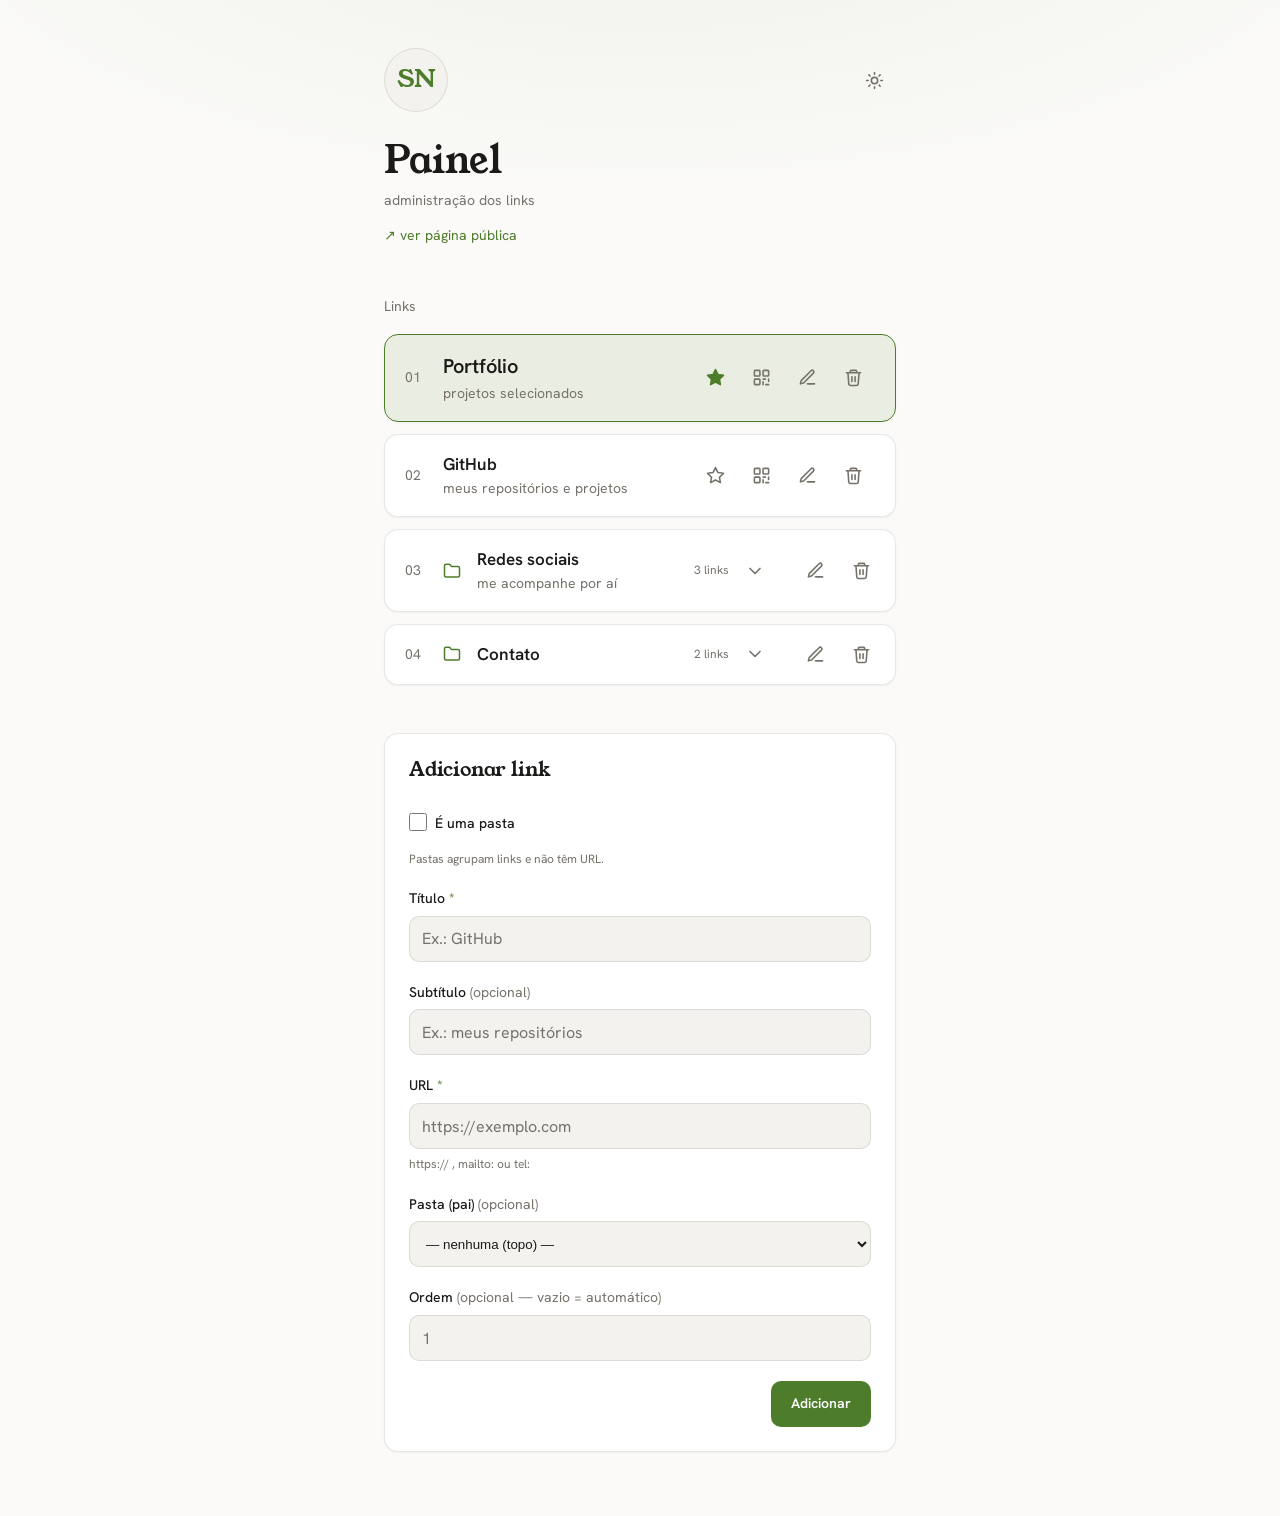
==== admin/index.html @ 82dcc22d "Refinos: transicao de tema global, bio em destaque, contagem nas pastas, Young Serif no display Co-A" ====
<!DOCTYPE html>
<html lang="pt-BR">
<head>
  <meta charset="UTF-8" />
  <meta name="viewport" content="width=device-width, initial-scale=1" />
  <title>Admin — Meus links</title>
  <meta name="robots" content="noindex" />
  <meta name="color-scheme" content="dark light" />

  <!-- tema inicial: localStorage > preferência do sistema (evita flash) -->
  <script>
    (function () {
      try {
        var t = localStorage.getItem("theme");
        if (!t) t = matchMedia("(prefers-color-scheme: dark)").matches ? "dark" : "light";
        document.documentElement.setAttribute("data-theme", t);
      } catch (e) {}
    })();
  </script>

  <!-- fontes: Young Serif (serif display) + Hanken Grotesk (sans corpo) -->
  <link rel="preconnect" href="https://fonts.googleapis.com" />
  <link rel="preconnect" href="https://fonts.gstatic.com" crossorigin />
  <link href="https://fonts.googleapis.com/css2?family=Young+Serif&family=Hanken+Grotesk:wght@400;500;600&display=swap" rel="stylesheet" />

  <!-- estilos: tokens -> base -> layout -> components -->
  <link rel="stylesheet" href="../css/tokens.css" />
  <link rel="stylesheet" href="../css/base.css" />
  <link rel="stylesheet" href="../css/layout.css" />
  <link rel="stylesheet" href="../css/components.css" />
</head>
<body>
  <div class="bg" aria-hidden="true"></div>

  <a class="skip-link" href="#main">Pular para o conteúdo</a>

  <main class="container" id="main">
    <!-- perfil -->
    <header class="profile">
      <div class="profile__top">
        <div class="avatar" aria-hidden="true">SN</div>
        <button class="icon-btn theme-toggle" id="theme-toggle" type="button" aria-label="Alternar tema claro/escuro">
          <svg class="ic-sun" xmlns="http://www.w3.org/2000/svg" viewBox="0 0 24 24" fill="none" stroke="currentColor" stroke-width="2" stroke-linecap="round" stroke-linejoin="round"><circle cx="12" cy="12" r="4"/><path d="M12 2v2M12 20v2M4.9 4.9l1.4 1.4M17.7 17.7l1.4 1.4M2 12h2M20 12h2M4.9 19.1l1.4-1.4M17.7 6.3l1.4-1.4"/></svg>
          <svg class="ic-moon" xmlns="http://www.w3.org/2000/svg" viewBox="0 0 24 24" fill="none" stroke="currentColor" stroke-width="2" stroke-linecap="round" stroke-linejoin="round"><path d="M12 3a6 6 0 0 0 9 9 9 9 0 1 1-9-9Z"/></svg>
        </button>
      </div>

      <h1 class="profile__name">Painel</h1>
      <p class="profile__handle">administração dos links</p>
      <p class="profile__bio"><a class="text-link" href="../index.html">↗ ver página pública</a></p>
    </header>

    <!-- lista de links -->
    <section aria-label="Meus links">
      <p class="section-title">Links</p>
      <ul class="cards" id="cards"></ul>
      <p class="empty" id="empty" hidden>Nenhum link ainda. Adicione o primeiro abaixo.</p>
    </section>

    <!-- formulário adicionar / editar -->
    <section class="form-panel" aria-labelledby="form-title">
      <h2 class="form-panel__title" id="form-title">Adicionar link</h2>
      <form id="card-form" novalidate>
        <div class="field">
          <label class="check">
            <input type="checkbox" id="f-kind" name="kind" />
            <span>É uma pasta</span>
          </label>
          <span class="helper">Pastas agrupam links e não têm URL.</span>
        </div>

        <div class="field">
          <label for="f-title">Título <span class="req" aria-hidden="true">*</span></label>
          <input class="input" id="f-title" name="title" type="text" autocomplete="off"
                 required aria-describedby="e-title" placeholder="Ex.: GitHub" />
          <span class="error" id="e-title" role="alert" aria-live="polite"></span>
        </div>

        <div class="field">
          <label for="f-subtitle">Subtítulo <span class="opt">(opcional)</span></label>
          <input class="input" id="f-subtitle" name="subtitle" type="text" autocomplete="off"
                 placeholder="Ex.: meus repositórios" />
        </div>

        <div class="field" id="field-url">
          <label for="f-url">URL <span class="req" aria-hidden="true">*</span></label>
          <input class="input" id="f-url" name="url" type="url" inputmode="url" autocomplete="off"
                 required aria-describedby="e-url url-help" placeholder="https://exemplo.com" />
          <span class="helper" id="url-help">https:// , mailto: ou tel:</span>
          <span class="error" id="e-url" role="alert" aria-live="polite"></span>
        </div>

        <div class="field" id="field-parent">
          <label for="f-parent">Pasta (pai) <span class="opt">(opcional)</span></label>
          <select class="input" id="f-parent" name="parent">
            <option value="">— nenhuma (topo) —</option>
          </select>
        </div>

        <div class="field">
          <label for="f-order">Ordem <span class="opt">(opcional — vazio = automático)</span></label>
          <input class="input" id="f-order" name="order" type="number" inputmode="numeric"
                 min="1" step="1" aria-describedby="e-order" placeholder="1" />
          <span class="error" id="e-order" role="alert" aria-live="polite"></span>
        </div>

        <div class="form-actions">
          <button class="btn btn--ghost" id="cancel-btn" type="button" hidden>Cancelar</button>
          <button class="btn btn--primary" id="submit-btn" type="submit">Adicionar</button>
        </div>
      </form>
    </section>
  </main>

  <!-- modal QR -->
  <dialog class="qr-modal" id="qr-modal" aria-labelledby="qr-title">
    <div class="qr-modal__head">
      <h2 class="qr-modal__title" id="qr-title">QR code</h2>
      <button class="icon-btn" id="qr-close" type="button" aria-label="Fechar">
        <svg xmlns="http://www.w3.org/2000/svg" viewBox="0 0 24 24" fill="none" stroke="currentColor" stroke-width="2" stroke-linecap="round" stroke-linejoin="round"><path d="M18 6 6 18M6 6l12 12"/></svg>
      </button>
    </div>
    <div class="qr-plate"><div id="qr-canvas"></div></div>
    <p class="qr-modal__url" id="qr-url"></p>
    <div class="qr-modal__actions">
      <button class="btn btn--ghost" id="qr-close-2" type="button">Fechar</button>
      <button class="btn btn--primary" id="qr-download" type="button">Baixar PNG</button>
    </div>
  </dialog>

  <!-- scripts: vendor -> mock -> store -> qr -> ui -> app -->
  <script src="../vendor/qrcode.min.js"></script>
  <script src="../js/mock.js"></script>
  <script src="../js/store.js"></script>
  <script src="../js/qr.js"></script>
  <script src="../js/ui.js"></script>
  <script src="../js/app.js"></script>
</body>
</html>
---- css/tokens.css ----
/* ===========================================================================
   tokens.css — minimal calmo / editorial (fonte: docs/design.md)
   Paleta quente e arejada, 1 accent sóbrio (teal), sombras leves.
   Tema claro = padrão (:root). Tema escuro sereno = [data-theme="dark"].
   =========================================================================== */

:root {
  /* base clara (papel quente) */
  --bg: #FBFAF8;
  --surface: #FFFFFF;       /* card */
  --surface-2: #F4F2EE;     /* inputs / superfície sutil */
  --border: rgba(24, 22, 18, .10);
  --border-strong: rgba(24, 22, 18, .18);

  --text: #1B1A18;
  --text-muted: #76726B;

  --accent: #4D7C2A;        /* verde musgo (AA ~4.7:1 sobre claro) */
  --accent-weak: rgba(77, 124, 42, .10);
  --accent-ink: #FFFFFF;
  --focus: rgba(77, 124, 42, .9);
  --wash: rgba(77, 124, 42, .07);   /* cor espalhada (wash radial do fundo) */

  --danger: #B42318;
  --success: #0E7C5A;

  /* QR — placa sempre clara */
  --qr-plate: #FFFFFF;
  --qr-ink: #16181D;

  /* forma / elevação (suave) */
  --radius: 14px;
  --radius-sm: 10px;
  --shadow-1: 0 1px 2px rgba(20, 18, 15, .05);
  --shadow-2: 0 8px 24px rgba(20, 18, 15, .07);

  /* espaçamento (base 4/8) */
  --sp-1: 4px;  --sp-2: 8px;  --sp-3: 12px; --sp-4: 16px;
  --sp-5: 20px; --sp-6: 24px; --sp-8: 32px; --sp-12: 48px; --sp-16: 64px;

  /* tipografia (px) */
  --fs-xs: 12px; --fs-sm: 14px; --fs-base: 16px; --fs-md: 17px;
  --fs-lg: 20px; --fs-xl: 24px; --fs-2xl: 32px; --fs-3xl: 44px;

  /* z-index */
  --z-bg: 0; --z-card-link: 1; --z-card-actions: 2; --z-header: 10; --z-modal: 100;
}

/* tema escuro — charcoal sereno (sem brilho, contraste suave) */
[data-theme="dark"] {
  --bg: #16181D;
  --surface: #1D2026;
  --surface-2: #23262D;
  --border: rgba(255, 255, 255, .09);
  --border-strong: rgba(255, 255, 255, .18);

  --text: #E9E8E5;
  --text-muted: #9B9892;

  --accent: #8FBF52;        /* verde musgo mais claro p/ ler no charcoal */
  --accent-weak: rgba(143, 191, 82, .16);
  --accent-ink: #0C1A05;
  --focus: rgba(143, 191, 82, .9);
  --wash: rgba(143, 191, 82, .08);

  --danger: #F87171;
  --success: #34D399;

  --shadow-1: 0 1px 2px rgba(0, 0, 0, .30);
  --shadow-2: 0 10px 28px rgba(0, 0, 0, .40);
}
---- css/base.css ----
/* ===========================================================================
   base.css — reset + tipografia (Fraunces serif display + Hanken Grotesk sans)
   =========================================================================== */

*, *::before, *::after { box-sizing: border-box; }
* { margin: 0; }

html { -webkit-text-size-adjust: 100%; }

body {
  min-height: 100dvh;
  font-family: "Hanken Grotesk", system-ui, -apple-system, sans-serif;
  font-size: var(--fs-base);
  line-height: 1.55;
  color: var(--text);
  background: var(--bg);
  -webkit-font-smoothing: antialiased;
  text-rendering: optimizeLegibility;
}

h1, h2, h3 {
  font-family: "Young Serif", Georgia, serif;
  font-weight: 400; /* Young Serif só tem 400 — evita bold sintético */
  line-height: 1.1;
  letter-spacing: -0.01em;
}

/* o atributo [hidden] deve sempre vencer regras de display (.field/.btn usam flex) */
[hidden] { display: none !important; }

a { color: inherit; text-decoration: none; }
button { font: inherit; color: inherit; background: none; border: none; cursor: pointer; }
input { font: inherit; color: inherit; }
img { display: block; max-width: 100%; }
ul { list-style: none; padding: 0; }

.tabular { font-variant-numeric: tabular-nums; }

/* foco visível — discreto mas claro, nunca removido */
:where(a, button, input, [tabindex]):focus-visible {
  outline: 2px solid var(--focus);
  outline-offset: 2px;
  border-radius: var(--radius-sm);
}

/* pular para o conteúdo */
.skip-link {
  position: absolute;
  left: 8px;
  top: -56px;
  z-index: var(--z-modal);
  padding: 8px 14px;
  background: var(--accent);
  color: var(--accent-ink);
  border-radius: var(--radius-sm);
  font-size: var(--fs-sm);
  font-weight: 600;
  transition: top 150ms ease-out;
}
.skip-link:focus { top: 8px; }

.visually-hidden {
  position: absolute; width: 1px; height: 1px;
  padding: 0; margin: -1px; overflow: hidden;
  clip: rect(0 0 0 0); white-space: nowrap; border: 0;
}

/* entrada suave (usada por header e cards, com stagger) */
@keyframes riseIn {
  from { opacity: 0; transform: translateY(10px); }
  to   { opacity: 1; transform: none; }
}

/* troca de tema: fade suave em TODA a página, só durante a troca.
   A classe .theme-anim é posta no <html> no clique e removida após o fade
   (app.js) — assim não anima no load nem deixa os hovers lentos. */
@media (prefers-reduced-motion: no-preference) {
  .theme-anim,
  .theme-anim *,
  .theme-anim *::before,
  .theme-anim *::after {
    transition:
      background-color 350ms ease,
      border-color 350ms ease,
      color 350ms ease,
      fill 350ms ease,
      stroke 350ms ease,
      box-shadow 350ms ease !important;
  }
}

@media (prefers-reduced-motion: reduce) {
  *, *::before, *::after {
    animation-duration: .001ms !important;
    animation-iteration-count: 1 !important;
    transition-duration: .001ms !important;
    scroll-behavior: auto !important;
  }
}
---- css/layout.css ----
/* ===========================================================================
   layout.css — fundo liso, container arejado, header calmo
   =========================================================================== */

.bg {
  position: fixed;
  inset: 0;
  z-index: var(--z-bg);
  pointer-events: none;
  /* cor espalhada: wash radial bem sutil do accent, vindo do topo */
  background:
    radial-gradient(115% 70% at 50% -15%, var(--wash), transparent 55%),
    var(--bg);
  transition: background-color 350ms ease;
}

.container {
  position: relative;
  z-index: 1;
  width: 100%;
  max-width: 560px;
  margin: 0 auto;
  padding: var(--sp-12) var(--sp-5) var(--sp-16);
  min-height: 100dvh;
}
@media (min-width: 768px) {
  .container {
    padding-inline: var(--sp-6);
  }
}

/* header / perfil — calmo, alinhado à esquerda */
.profile {
  display: flex;
  flex-direction: column;
  align-items: flex-start;
  gap: var(--sp-2);
  padding-bottom: var(--sp-12);
  animation: riseIn 550ms cubic-bezier(0.22, 0.61, 0.36, 1) both;
}
.profile__top {
  display: flex;
  align-items: center;
  justify-content: space-between;
  width: 100%;
  margin-bottom: var(--sp-5);
}

.avatar {
  display: grid;
  place-items: center;
  width: 64px;
  height: 64px;
  border-radius: 50%;
  overflow: hidden;
  background: var(--surface-2);
  border: 1px solid var(--border);
  color: var(--accent);
  font-family: "Young Serif", serif;
  font-size: var(--fs-xl);
  font-weight: 400;
  transition:
    background-color 350ms ease,
    color 350ms ease,
    transform 250ms ease;
}
.avatar:hover {
  transform: rotate(-4deg);
}

/* avatar com foto: sem borda + anel accent fino com respiro (parcimônia: 1 accent) */
.avatar--photo {
  border: none;
  box-shadow:
    0 0 0 2px var(--bg),
    0 0 0 4px var(--accent);
}
.avatar img {
  width: 100%;
  height: 100%;
  object-fit: cover;
}

/* Young Serif tem x-height alto e "pesa" mais: tamanho reduzido vs. a serif antiga */
.profile__name {
  font-size: clamp(26px, 7vw, 38px);
}
.profile__handle {
  font-size: var(--fs-sm);
  color: var(--text-muted);
}
/* bio = a voz da página: tom de texto cheio (contraste + ênfase), não muted */
.profile__bio {
  font-size: var(--fs-base);
  color: var(--text);
  max-width: 46ch;
  margin-top: var(--sp-1);
}

/* sinal de presença — pontinho accent + rótulo textual (estado não só por cor) */
.profile__status {
  display: inline-flex;
  align-items: center;
  gap: 7px;
  margin-top: var(--sp-3);
  font-size: var(--fs-sm);
  color: var(--text-muted);
}
.profile__dot {
  flex: none;
  width: 8px;
  height: 8px;
  border-radius: 50%;
  background: var(--accent);
  animation: dotPulse 2.4s ease-out infinite;
}
@keyframes dotPulse {
  0% {
    box-shadow: 0 0 0 0 var(--accent-weak);
  }
  70% {
    box-shadow: 0 0 0 7px transparent;
  }
  100% {
    box-shadow: 0 0 0 0 transparent;
  }
}

/* rótulo de seção — discreto */
.section-title {
  font-size: var(--fs-sm);
  color: var(--text-muted);
  margin-bottom: var(--sp-4);
}

.form-panel {
  margin-top: var(--sp-12);
}
---- css/components.css ----
/* ===========================================================================
   components.css — cards suaves, formulário, botões, modal de QR, theme toggle
   Direção: minimal calmo (sem ruído).
   =========================================================================== */

/* ---------- ícone-botão ---------- */
.icon-btn {
  display: inline-flex;
  align-items: center;
  justify-content: center;
  width: 44px;
  height: 44px;
  border-radius: var(--radius-sm);
  color: var(--text-muted);
  transition:
    background 160ms ease,
    color 160ms ease;
}
.icon-btn:hover {
  background: var(--surface-2);
  color: var(--text);
}
.icon-btn svg {
  width: 19px;
  height: 19px;
}

/* graça no toggle de tema: o ícone gira de leve no hover */
.theme-toggle svg {
  transition: transform 400ms cubic-bezier(0.22, 0.61, 0.36, 1);
}
.theme-toggle:hover svg {
  transform: rotate(35deg);
}

/* theme toggle (mostra ícone conforme o tema) */
.theme-toggle .ic-moon {
  display: none;
}
[data-theme="dark"] .theme-toggle .ic-sun {
  display: none;
}
[data-theme="dark"] .theme-toggle .ic-moon {
  display: inline-flex;
}

/* ---------- lista de cards (suaves) ---------- */
.cards {
  display: flex;
  flex-direction: column;
  gap: var(--sp-3);
}

.card {
  position: relative;
  display: flex;
  align-items: center;
  gap: var(--sp-4);
  padding: var(--sp-4) var(--sp-5);
  background: var(--surface);
  border: 1px solid var(--border);
  border-radius: var(--radius);
  box-shadow: var(--shadow-1);
  transition:
    transform 200ms ease,
    box-shadow 200ms ease,
    border-color 200ms ease,
    background-color 350ms ease;
  animation: riseIn 500ms cubic-bezier(0.22, 0.61, 0.36, 1) both;
}
.card:hover,
.card:focus-within {
  transform: translateY(-2px);
  border-color: var(--border-strong);
  box-shadow: var(--shadow-2);
}

.card__order {
  flex: none;
  width: 1.6em;
  font-size: var(--fs-sm);
  color: var(--text-muted);
  font-variant-numeric: tabular-nums;
  transition: color 200ms ease;
}
.card:hover .card__order,
.card:focus-within .card__order {
  color: var(--accent);
}

.card__body {
  flex: 1;
  min-width: 0;
}
.card__link {
  display: block;
}
/* stretched link: card inteiro vira alvo de toque */
.card__link::after {
  content: "";
  position: absolute;
  inset: 0;
  z-index: var(--z-card-link);
}
.card__title {
  display: inline-block;
  font-weight: 600;
  font-size: var(--fs-md);
  /* sublinhado teal que cresce no hover */
  background-image: linear-gradient(var(--accent), var(--accent));
  background-repeat: no-repeat;
  background-position: 0 100%;
  background-size: 0% 1.5px;
  transition: background-size 280ms ease;
}
.card:hover .card__title,
.card:focus-within .card__title {
  background-size: 100% 1.5px;
}
.card__subtitle {
  display: block;
  margin-top: 1px;
  font-size: var(--fs-sm);
  color: var(--text-muted);
  overflow: hidden;
  text-overflow: ellipsis;
  white-space: nowrap;
}

/* seta (afordância principal, discreta) */
.card__arrow {
  flex: none;
  display: flex;
  color: var(--text-muted);
  transition:
    transform 200ms ease,
    color 200ms ease;
}
.card__arrow svg {
  width: 18px;
  height: 18px;
}
.card:hover .card__arrow,
.card:focus-within .card__arrow {
  color: var(--accent);
  transform: translateX(3px);
}

/* ações (acima do stretched link) — discretas */
.card__actions {
  position: relative;
  z-index: var(--z-card-actions);
  display: flex;
  gap: 2px;
  flex: none;
}
.card__actions .icon-btn:hover {
  color: var(--accent);
  background: var(--accent-weak);
}
.card__actions .icon-btn--danger:hover {
  color: var(--danger);
  background: transparent;
}

/* ---------- card em destaque ("comece por aqui") ---------- */
/* 1 accent com parcimônia: leve wash + borda accent + selo textual (não só cor) */
.card--featured {
  background: var(--accent-weak);
  border-color: var(--accent);
}
.card--featured:hover,
.card--featured:focus-within {
  border-color: var(--accent);
}
.card--featured .card__title {
  font-size: var(--fs-lg);
}
/* selo: estrela + rótulo, acima do título (estado por texto, não só cor) */
.card__badge {
  display: inline-flex;
  align-items: center;
  gap: 5px;
  margin-bottom: 2px;
  font-size: var(--fs-xs);
  font-weight: 600;
  letter-spacing: 0.01em;
  color: var(--accent);
}
.card__badge svg {
  width: 13px;
  height: 13px;
}
/* estrela de favorito (admin): ativa = accent + preenchida */
.card__actions .icon-btn--star.is-active {
  color: var(--accent);
}
.card__actions .icon-btn--star.is-active svg {
  fill: currentColor;
}

/* ---------- pasta (accordion) ---------- */
.folder {
  background: var(--surface);
  border: 1px solid var(--border);
  border-radius: var(--radius);
  box-shadow: var(--shadow-1);
  transition:
    border-color 200ms ease,
    box-shadow 200ms ease,
    background-color 350ms ease;
  animation: riseIn 500ms cubic-bezier(0.22, 0.61, 0.36, 1) both;
}
.folder.is-open {
  border-color: var(--border-strong);
  box-shadow: var(--shadow-2);
}

.folder__row {
  display: flex;
  align-items: center;
  gap: var(--sp-2);
}

/* cabeçalho é um <button> real (disclosure); ocupa a maior parte da linha */
.folder__head {
  flex: 1;
  min-width: 0;
  display: flex;
  align-items: center;
  gap: var(--sp-4);
  min-height: 56px;
  padding: var(--sp-4) var(--sp-5);
  text-align: left;
  color: var(--text);
  border-radius: var(--radius);
}
.folder__icon {
  display: flex;
  flex: none;
  color: var(--accent);
}
.folder__icon svg {
  width: 18px;
  height: 18px;
}
.folder__body {
  flex: 1;
  min-width: 0;
}
.folder__title {
  display: block;
  font-weight: 600;
  font-size: var(--fs-md);
}
.folder__subtitle {
  display: block;
  margin-top: 1px;
  font-size: var(--fs-sm);
  color: var(--text-muted);
  overflow: hidden;
  text-overflow: ellipsis;
  white-space: nowrap;
}
/* contagem de links na pasta — pista discreta do conteúdo (recognition) */
.folder__count {
  flex: none;
  font-size: var(--fs-xs);
  color: var(--text-muted);
  font-variant-numeric: tabular-nums;
}
.folder__chevron {
  flex: none;
  display: flex;
  color: var(--text-muted);
  transition:
    transform 220ms ease,
    color 220ms ease;
}
.folder__chevron svg {
  width: 20px;
  height: 20px;
}
.folder.is-open .folder__chevron {
  transform: rotate(180deg);
  color: var(--accent);
}
.folder__head:hover .folder__chevron {
  color: var(--accent);
}

.folder__actions {
  display: flex;
  gap: 2px;
  flex: none;
  padding-right: var(--sp-3);
}
.folder__actions .icon-btn:hover {
  color: var(--accent);
  background: var(--accent-weak);
}
.folder__actions .icon-btn--danger:hover {
  color: var(--danger);
  background: transparent;
}

/* painel: expande suave sem saber a altura (grid 0fr -> 1fr) */
.folder__panel {
  display: grid;
  grid-template-rows: 0fr;
  transition: grid-template-rows 240ms ease;
}
.folder.is-open .folder__panel {
  grid-template-rows: 1fr;
}
.folder__panel-inner {
  overflow: hidden;
}

/* filhos: leve recuo + gap menor; cards mais discretos (hierarquia) */
.folder__children {
  display: flex;
  flex-direction: column;
  gap: var(--sp-2);
  padding: 0 var(--sp-4) var(--sp-4) var(--sp-6);
}
.folder__children .card {
  box-shadow: none;
  background: var(--surface-2);
}
.folder__children .card:hover,
.folder__children .card:focus-within {
  box-shadow: var(--shadow-1);
}
.folder__empty {
  padding: var(--sp-2) 0 var(--sp-4);
  font-size: var(--fs-sm);
  color: var(--text-muted);
}

/* link de texto discreto (ex.: voltar à página pública no admin) */
.text-link {
  color: var(--accent);
  font-size: var(--fs-sm);
  border-bottom: 1px solid transparent;
  transition: border-color 160ms ease;
}
.text-link:hover {
  border-color: var(--accent);
}

/* ---------- estado vazio ---------- */
.empty {
  text-align: center;
  color: var(--text-muted);
  font-size: var(--fs-sm);
  padding: var(--sp-8) var(--sp-4);
  border: 1px dashed var(--border);
  border-radius: var(--radius);
}

/* ---------- formulário ---------- */
.form-panel {
  padding: var(--sp-6);
  background: var(--surface);
  border: 1px solid var(--border);
  border-radius: var(--radius);
  box-shadow: var(--shadow-1);
  transition:
    background-color 350ms ease,
    border-color 350ms ease;
}
.form-panel__title {
  font-size: var(--fs-lg);
  margin-bottom: var(--sp-5);
}

.field {
  display: flex;
  flex-direction: column;
  gap: 6px;
  margin-bottom: var(--sp-5);
}
.field > label {
  font-size: var(--fs-sm);
  font-weight: 500;
}

/* checkbox "É uma pasta" */
.check {
  display: inline-flex;
  align-items: center;
  gap: var(--sp-2);
  min-height: 44px;
  cursor: pointer;
  font-size: var(--fs-sm);
  font-weight: 500;
  line-height: 1;
}
.check input {
  width: 18px;
  height: 18px;
  margin: 0;
  accent-color: var(--accent);
  cursor: pointer;
}
.check span {
  padding-top: 2px;
}
.field .req {
  color: var(--accent);
}
.field .opt {
  color: var(--text-muted);
  font-weight: 400;
}

.input {
  height: 46px;
  padding: 0 var(--sp-3);
  background: var(--surface-2);
  border: 1px solid var(--border);
  border-radius: var(--radius-sm);
  color: var(--text);
  transition:
    border-color 160ms ease,
    box-shadow 160ms ease,
    background-color 350ms ease;
}
.input::placeholder {
  color: var(--text-muted);
}
.input:focus {
  outline: none;
  border-color: var(--accent);
  box-shadow: 0 0 0 3px var(--accent-weak);
}
.input[aria-invalid="true"] {
  border-color: var(--danger);
}

.helper {
  font-size: var(--fs-xs);
  color: var(--text-muted);
}

.error {
  display: none;
  align-items: center;
  gap: 6px;
  font-size: var(--fs-xs);
  color: var(--danger);
}
.error.is-visible {
  display: flex;
}
.error svg {
  width: 14px;
  height: 14px;
  flex: none;
}

.form-actions {
  display: flex;
  justify-content: flex-end;
  gap: var(--sp-3);
  margin-top: var(--sp-2);
}

/* ---------- botões ---------- */
.btn {
  display: inline-flex;
  align-items: center;
  justify-content: center;
  gap: 8px;
  min-height: 46px;
  padding: 0 var(--sp-5);
  border-radius: var(--radius-sm);
  font-weight: 600;
  font-size: var(--fs-sm);
  transition:
    background 160ms ease,
    border-color 160ms ease,
    opacity 160ms ease,
    transform 160ms ease;
}
.btn:hover:not(:disabled) {
  transform: translateY(-1px);
}
.btn:active:not(:disabled) {
  transform: translateY(0);
}
.btn:disabled {
  opacity: 0.55;
  cursor: not-allowed;
}

.btn--primary {
  background: var(--accent);
  color: var(--accent-ink);
}
.btn--primary:hover:not(:disabled) {
  filter: brightness(0.95);
}
.btn--primary.is-success {
  background: var(--success);
}

.btn--ghost {
  background: transparent;
  border: 1px solid var(--border-strong);
  color: var(--text);
}
.btn--ghost:hover {
  background: var(--surface-2);
}

/* ---------- modal QR ---------- */
.qr-modal {
  margin: auto;
  width: min(92vw, 360px);
  padding: var(--sp-6);
  background: var(--surface);
  color: var(--text);
  border: 1px solid var(--border);
  border-radius: var(--radius);
  box-shadow: var(--shadow-2);
}
.qr-modal::backdrop {
  background: rgba(16, 18, 22, 0.45);
}
.qr-modal[open] {
  animation: modalIn 180ms ease-out;
}
@keyframes modalIn {
  from {
    opacity: 0;
    transform: translateY(8px);
  }
  to {
    opacity: 1;
    transform: none;
  }
}

.qr-modal__head {
  display: flex;
  align-items: center;
  justify-content: space-between;
  gap: var(--sp-2);
}
.qr-modal__title {
  font-size: var(--fs-lg);
}

.qr-plate {
  background: var(--qr-plate);
  border: 1px solid var(--border);
  border-radius: var(--radius-sm);
  padding: var(--sp-4);
  margin: var(--sp-4) 0;
  display: grid;
  place-items: center;
}
.qr-plate canvas,
.qr-plate img {
  display: block;
}

.qr-modal__url {
  font-size: var(--fs-xs);
  color: var(--text-muted);
  text-align: center;
  word-break: break-all;
}
.qr-modal__actions {
  display: flex;
  gap: var(--sp-3);
  margin-top: var(--sp-4);
}
.qr-modal__actions .btn {
  flex: 1;
}
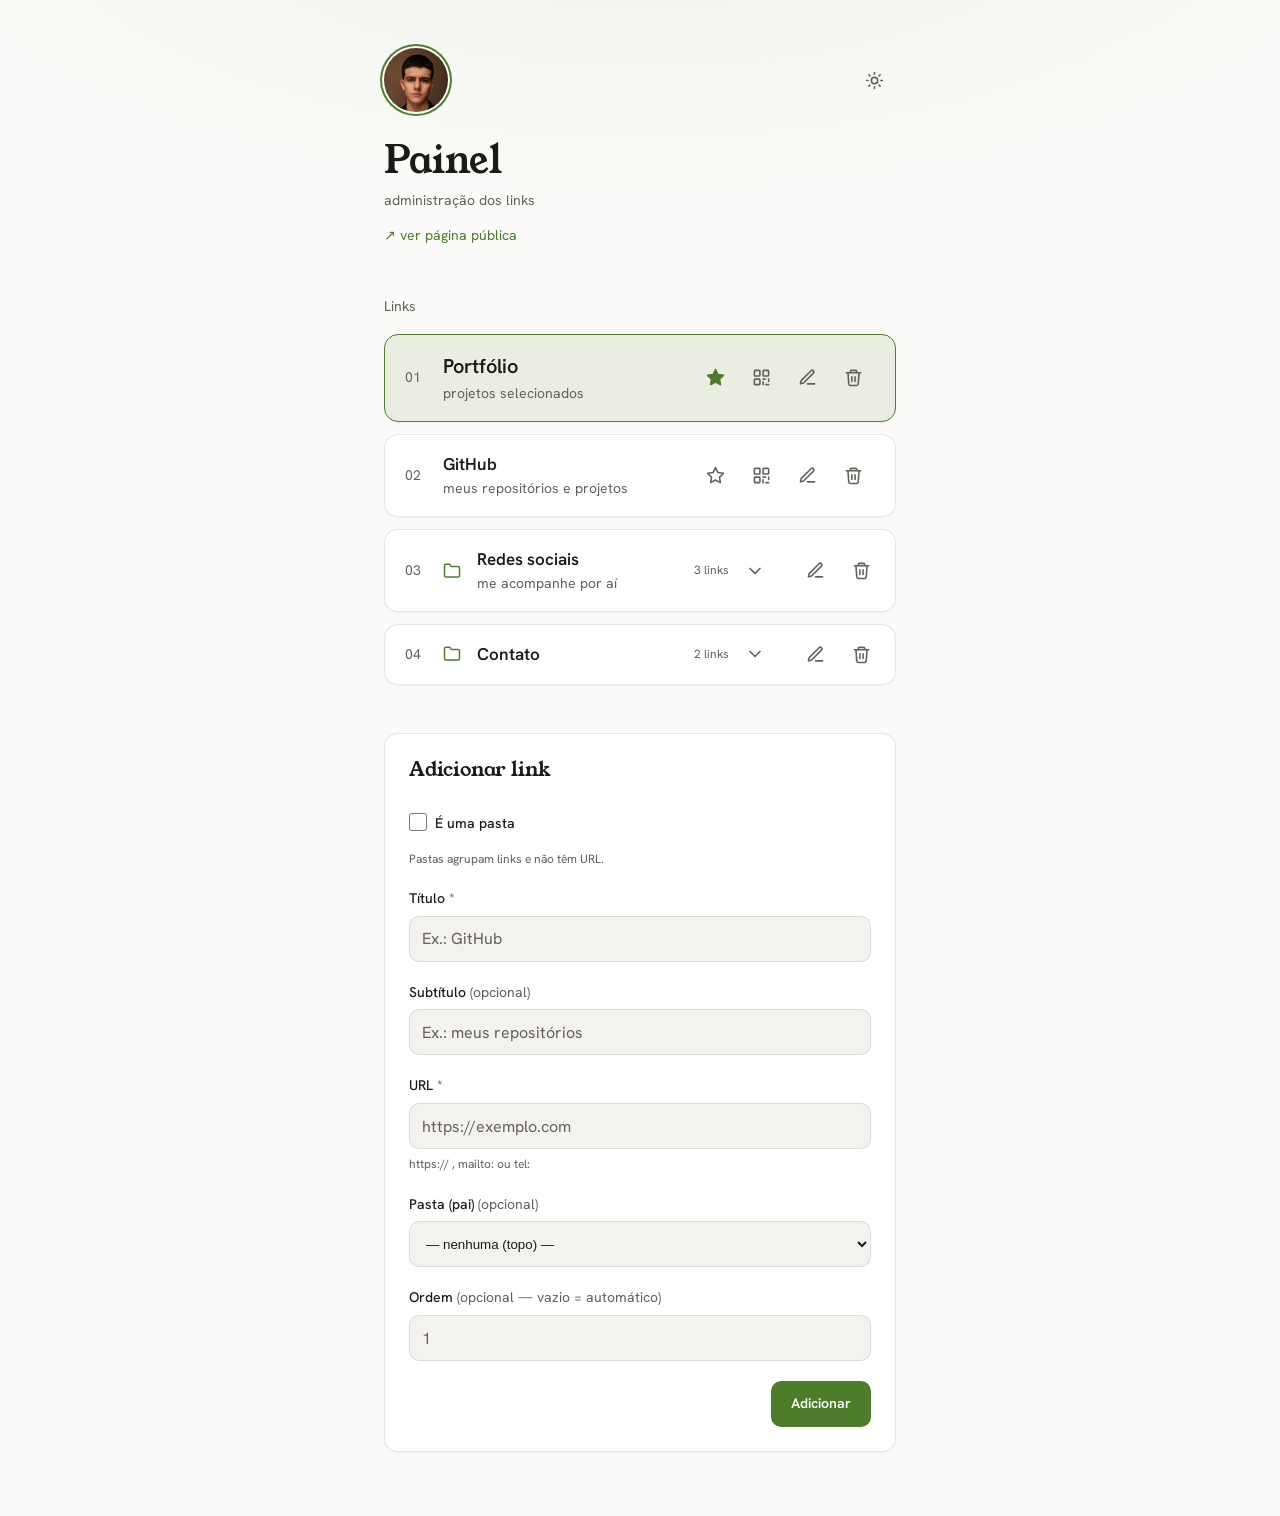
==== commit 97fa535c: "Alinha header do admin com o publico (foto + anel accent) Co-Authored-By: Claude Opus 4.8 <noreply@a" ====
--- a/admin/index.html
+++ b/admin/index.html
@@ -38,7 +38,9 @@
     <!-- perfil -->
     <header class="profile">
       <div class="profile__top">
-        <div class="avatar" aria-hidden="true">SN</div>
+        <div class="avatar avatar--photo">
+          <img src="../assets/foto.jpg" alt="Foto de Nikolas Leme Santos" width="64" height="64" decoding="async" />
+        </div>
         <button class="icon-btn theme-toggle" id="theme-toggle" type="button" aria-label="Alternar tema claro/escuro">
           <svg class="ic-sun" xmlns="http://www.w3.org/2000/svg" viewBox="0 0 24 24" fill="none" stroke="currentColor" stroke-width="2" stroke-linecap="round" stroke-linejoin="round"><circle cx="12" cy="12" r="4"/><path d="M12 2v2M12 20v2M4.9 4.9l1.4 1.4M17.7 17.7l1.4 1.4M2 12h2M20 12h2M4.9 19.1l1.4-1.4M17.7 6.3l1.4-1.4"/></svg>
           <svg class="ic-moon" xmlns="http://www.w3.org/2000/svg" viewBox="0 0 24 24" fill="none" stroke="currentColor" stroke-width="2" stroke-linecap="round" stroke-linejoin="round"><path d="M12 3a6 6 0 0 0 9 9 9 9 0 1 1-9-9Z"/></svg>
--- a/css/tokens.css
+++ b/css/tokens.css
@@ -13,7 +13,7 @@
   --border-strong: rgba(24, 22, 18, .18);
 
   --text: #1B1A18;
-  --text-muted: #76726B;
+  --text-muted: #63605A;    /* secundário com folga de AA (~5.6–6.3:1), ainda nitidamente muted */
 
   --accent: #4D7C2A;        /* verde musgo (AA ~4.7:1 sobre claro) */
   --accent-weak: rgba(77, 124, 42, .10);
@@ -38,9 +38,9 @@
   --sp-1: 4px;  --sp-2: 8px;  --sp-3: 12px; --sp-4: 16px;
   --sp-5: 20px; --sp-6: 24px; --sp-8: 32px; --sp-12: 48px; --sp-16: 64px;
 
-  /* tipografia (px) */
-  --fs-xs: 12px; --fs-sm: 14px; --fs-base: 16px; --fs-md: 17px;
-  --fs-lg: 20px; --fs-xl: 24px; --fs-2xl: 32px; --fs-3xl: 44px;
+  /* tipografia (rem — respeita a preferência de fonte do usuário; base 16px = 1rem) */
+  --fs-xs: 0.75rem; --fs-sm: 0.875rem; --fs-base: 1rem; --fs-md: 1.0625rem;
+  --fs-lg: 1.25rem; --fs-xl: 1.5rem; --fs-2xl: 2rem; --fs-3xl: 2.75rem;
 
   /* z-index */
   --z-bg: 0; --z-card-link: 1; --z-card-actions: 2; --z-header: 10; --z-modal: 100;
--- a/css/layout.css
+++ b/css/layout.css
@@ -83,7 +83,7 @@
 
 /* Young Serif tem x-height alto e "pesa" mais: tamanho reduzido vs. a serif antiga */
 .profile__name {
-  font-size: clamp(26px, 7vw, 38px);
+  font-size: clamp(1.625rem, 7vw, 2.375rem);
 }
 .profile__handle {
   font-size: var(--fs-sm);
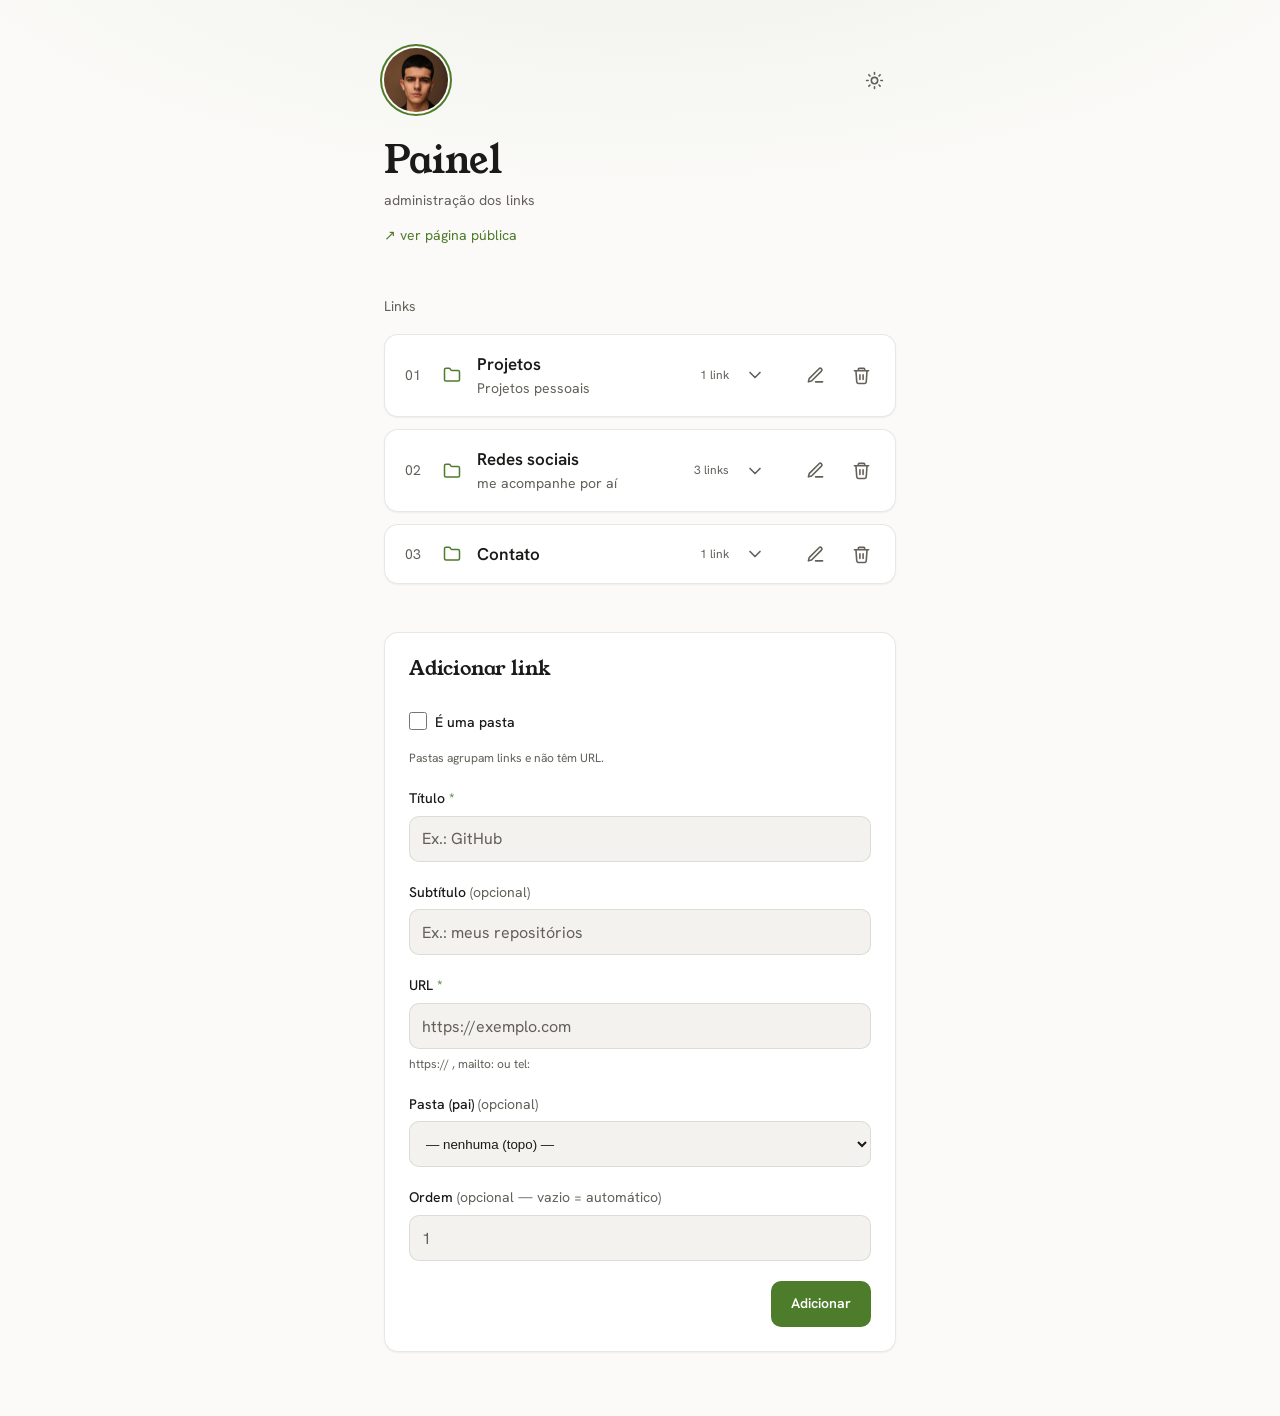
==== commit 2deb8c31: "Revisão geral: corrige QR trocado, vendoriza Three.js e separa o admin - mock: id duplicado "li" (Sp" ====
--- a/admin/index.html
+++ b/admin/index.html
@@ -6,6 +6,7 @@
   <title>Admin — Meus links</title>
   <meta name="robots" content="noindex" />
   <meta name="color-scheme" content="dark light" />
+  <link rel="icon" type="image/svg+xml" href="../assets/favicon.svg" />
 
   <!-- tema inicial: localStorage > preferência do sistema (evita flash) -->
   <script>
@@ -130,12 +131,14 @@
     </div>
   </dialog>
 
-  <!-- scripts: vendor -> mock -> store -> qr -> ui -> app -->
-  <script src="../vendor/qrcode.min.js"></script>
+  <!-- scripts: vendor -> mock -> store -> qr -> ui -> admin -> app
+       (admin.js registra os handlers do formulário ANTES do seed em app.js) -->
+  <script src="../vendor/qr-code-styling.js"></script>
   <script src="../js/mock.js"></script>
   <script src="../js/store.js"></script>
   <script src="../js/qr.js"></script>
   <script src="../js/ui.js"></script>
+  <script src="../js/admin.js"></script>
   <script src="../js/app.js"></script>
 </body>
 </html>
--- a/css/tokens.css
+++ b/css/tokens.css
@@ -1,6 +1,6 @@
 /* ===========================================================================
    tokens.css — minimal calmo / editorial (fonte: docs/design.md)
-   Paleta quente e arejada, 1 accent sóbrio (teal), sombras leves.
+   Paleta quente e arejada, 1 accent sóbrio (verde musgo), sombras leves.
    Tema claro = padrão (:root). Tema escuro sereno = [data-theme="dark"].
    =========================================================================== */
 
@@ -24,9 +24,10 @@
   --danger: #B42318;
   --success: #0E7C5A;
 
-  /* QR — placa sempre clara */
+  /* QR — placa branca + tinta verde escura (mesmos valores nos dois temas) */
   --qr-plate: #FFFFFF;
-  --qr-ink: #16181D;
+  --qr-ink: #4D7C2A;
+  --qr-ink-2: #3A6320;
 
   /* forma / elevação (suave) */
   --radius: 14px;
@@ -44,6 +45,10 @@
 
   /* z-index */
   --z-bg: 0; --z-card-link: 1; --z-card-actions: 2; --z-header: 10; --z-modal: 100;
+
+  /* easing — curvas custom (as nativas são fracas); fonte: animations.dev */
+  --ease-out: cubic-bezier(0.22, 0.61, 0.36, 1);   /* entradas e feedback */
+  --ease-in-out: cubic-bezier(0.77, 0, 0.175, 1);  /* movimento na tela */
 }
 
 /* tema escuro — charcoal sereno (sem brilho, contraste suave) */
@@ -68,4 +73,7 @@
 
   --shadow-1: 0 1px 2px rgba(0, 0, 0, .30);
   --shadow-2: 0 10px 28px rgba(0, 0, 0, .40);
+
+  /* QR — placa segue branca nos dois temas (escaneável em qualquer leitor);
+     no dark só a moldura é suavizada (ver .qr-plate em components.css) */
 }
--- a/css/base.css
+++ b/css/base.css
@@ -2,14 +2,28 @@
    base.css — reset + tipografia (Fraunces serif display + Hanken Grotesk sans)
    =========================================================================== */
 
-*, *::before, *::after { box-sizing: border-box; }
-* { margin: 0; }
-
-html { -webkit-text-size-adjust: 100%; }
+*,
+*::before,
+*::after {
+  box-sizing: border-box;
+}
+* {
+  margin: 0;
+}
+*::selection {
+  background-color: var(--accent-weak);
+}
+html {
+  -webkit-text-size-adjust: 100%;
+}
 
 body {
   min-height: 100dvh;
-  font-family: "Hanken Grotesk", system-ui, -apple-system, sans-serif;
+  font-family:
+    "Hanken Grotesk",
+    system-ui,
+    -apple-system,
+    sans-serif;
   font-size: var(--fs-base);
   line-height: 1.55;
   color: var(--text);
@@ -18,7 +32,9 @@
   text-rendering: optimizeLegibility;
 }
 
-h1, h2, h3 {
+h1,
+h2,
+h3 {
   font-family: "Young Serif", Georgia, serif;
   font-weight: 400; /* Young Serif só tem 400 — evita bold sintético */
   line-height: 1.1;
@@ -26,15 +42,37 @@
 }
 
 /* o atributo [hidden] deve sempre vencer regras de display (.field/.btn usam flex) */
-[hidden] { display: none !important; }
+[hidden] {
+  display: none !important;
+}
 
-a { color: inherit; text-decoration: none; }
-button { font: inherit; color: inherit; background: none; border: none; cursor: pointer; }
-input { font: inherit; color: inherit; }
-img { display: block; max-width: 100%; }
-ul { list-style: none; padding: 0; }
+a {
+  color: inherit;
+  text-decoration: none;
+}
+button {
+  font: inherit;
+  color: inherit;
+  background: none;
+  border: none;
+  cursor: pointer;
+}
+input {
+  font: inherit;
+  color: inherit;
+}
+img {
+  display: block;
+  max-width: 100%;
+}
+ul {
+  list-style: none;
+  padding: 0;
+}
 
-.tabular { font-variant-numeric: tabular-nums; }
+.tabular {
+  font-variant-numeric: tabular-nums;
+}
 
 /* foco visível — discreto mas claro, nunca removido */
 :where(a, button, input, [tabindex]):focus-visible {
@@ -57,18 +95,32 @@
   font-weight: 600;
   transition: top 150ms ease-out;
 }
-.skip-link:focus { top: 8px; }
+.skip-link:focus {
+  top: 8px;
+}
 
 .visually-hidden {
-  position: absolute; width: 1px; height: 1px;
-  padding: 0; margin: -1px; overflow: hidden;
-  clip: rect(0 0 0 0); white-space: nowrap; border: 0;
+  position: absolute;
+  width: 1px;
+  height: 1px;
+  padding: 0;
+  margin: -1px;
+  overflow: hidden;
+  clip: rect(0 0 0 0);
+  white-space: nowrap;
+  border: 0;
 }
 
 /* entrada suave (usada por header e cards, com stagger) */
 @keyframes riseIn {
-  from { opacity: 0; transform: translateY(10px); }
-  to   { opacity: 1; transform: none; }
+  from {
+    opacity: 0;
+    transform: translateY(10px);
+  }
+  to {
+    opacity: 1;
+    transform: none;
+  }
 }
 
 /* troca de tema: fade suave em TODA a página, só durante a troca.
@@ -90,10 +142,12 @@
 }
 
 @media (prefers-reduced-motion: reduce) {
-  *, *::before, *::after {
-    animation-duration: .001ms !important;
+  *,
+  *::before,
+  *::after {
+    animation-duration: 0.001ms !important;
     animation-iteration-count: 1 !important;
-    transition-duration: .001ms !important;
+    transition-duration: 0.001ms !important;
     scroll-behavior: auto !important;
   }
 }
--- a/css/components.css
+++ b/css/components.css
@@ -14,11 +14,16 @@
   color: var(--text-muted);
   transition:
     background 160ms ease,
-    color 160ms ease;
+    color 160ms ease,
+    transform 140ms var(--ease-out);
 }
 .icon-btn:hover {
   background: var(--surface-2);
   color: var(--text);
+}
+/* feedback de toque: o botão "afunda" de leve ao ser pressionado */
+.icon-btn:active {
+  transform: scale(0.9);
 }
 .icon-btn svg {
   width: 19px;
@@ -73,6 +78,11 @@
   transform: translateY(-2px);
   border-color: var(--border-strong);
   box-shadow: var(--shadow-2);
+}
+/* pressionar o card (link inteiro) o afunda de leve — confirma o toque */
+.card:active {
+  transform: scale(0.985);
+  transition-duration: 120ms;
 }
 
 .card__order {
@@ -482,13 +492,13 @@
     background 160ms ease,
     border-color 160ms ease,
     opacity 160ms ease,
-    transform 160ms ease;
+    transform 160ms var(--ease-out);
 }
 .btn:hover:not(:disabled) {
   transform: translateY(-1px);
 }
 .btn:active:not(:disabled) {
-  transform: translateY(0);
+  transform: scale(0.97);
 }
 .btn:disabled {
   opacity: 0.55;
@@ -530,7 +540,15 @@
   background: rgba(16, 18, 22, 0.45);
 }
 .qr-modal[open] {
-  animation: modalIn 180ms ease-out;
+  animation: modalIn 180ms var(--ease-out);
+}
+/* backdrop entra junto com um fade — entrada coesa (não some seco) */
+.qr-modal[open]::backdrop {
+  animation: backdropIn 180ms ease-out;
+}
+@keyframes backdropIn {
+  from { opacity: 0; }
+  to   { opacity: 1; }
 }
 @keyframes modalIn {
   from {
@@ -565,6 +583,16 @@
 .qr-plate canvas,
 .qr-plate img {
   display: block;
+  border-radius: 6px; /* casa os cantos do QR com a placa */
+}
+
+/* dark: placa segue branca (escaneável), mas a moldura é suavizada — um
+   passe-partout em tom charcoal + sombra macia, pra não bater de chapa no fundo */
+[data-theme="dark"] .qr-plate {
+  border-color: transparent;
+  box-shadow:
+    0 0 0 6px var(--surface-2),
+    0 8px 22px rgba(0, 0, 0, 0.45);
 }
 
 .qr-modal__url {
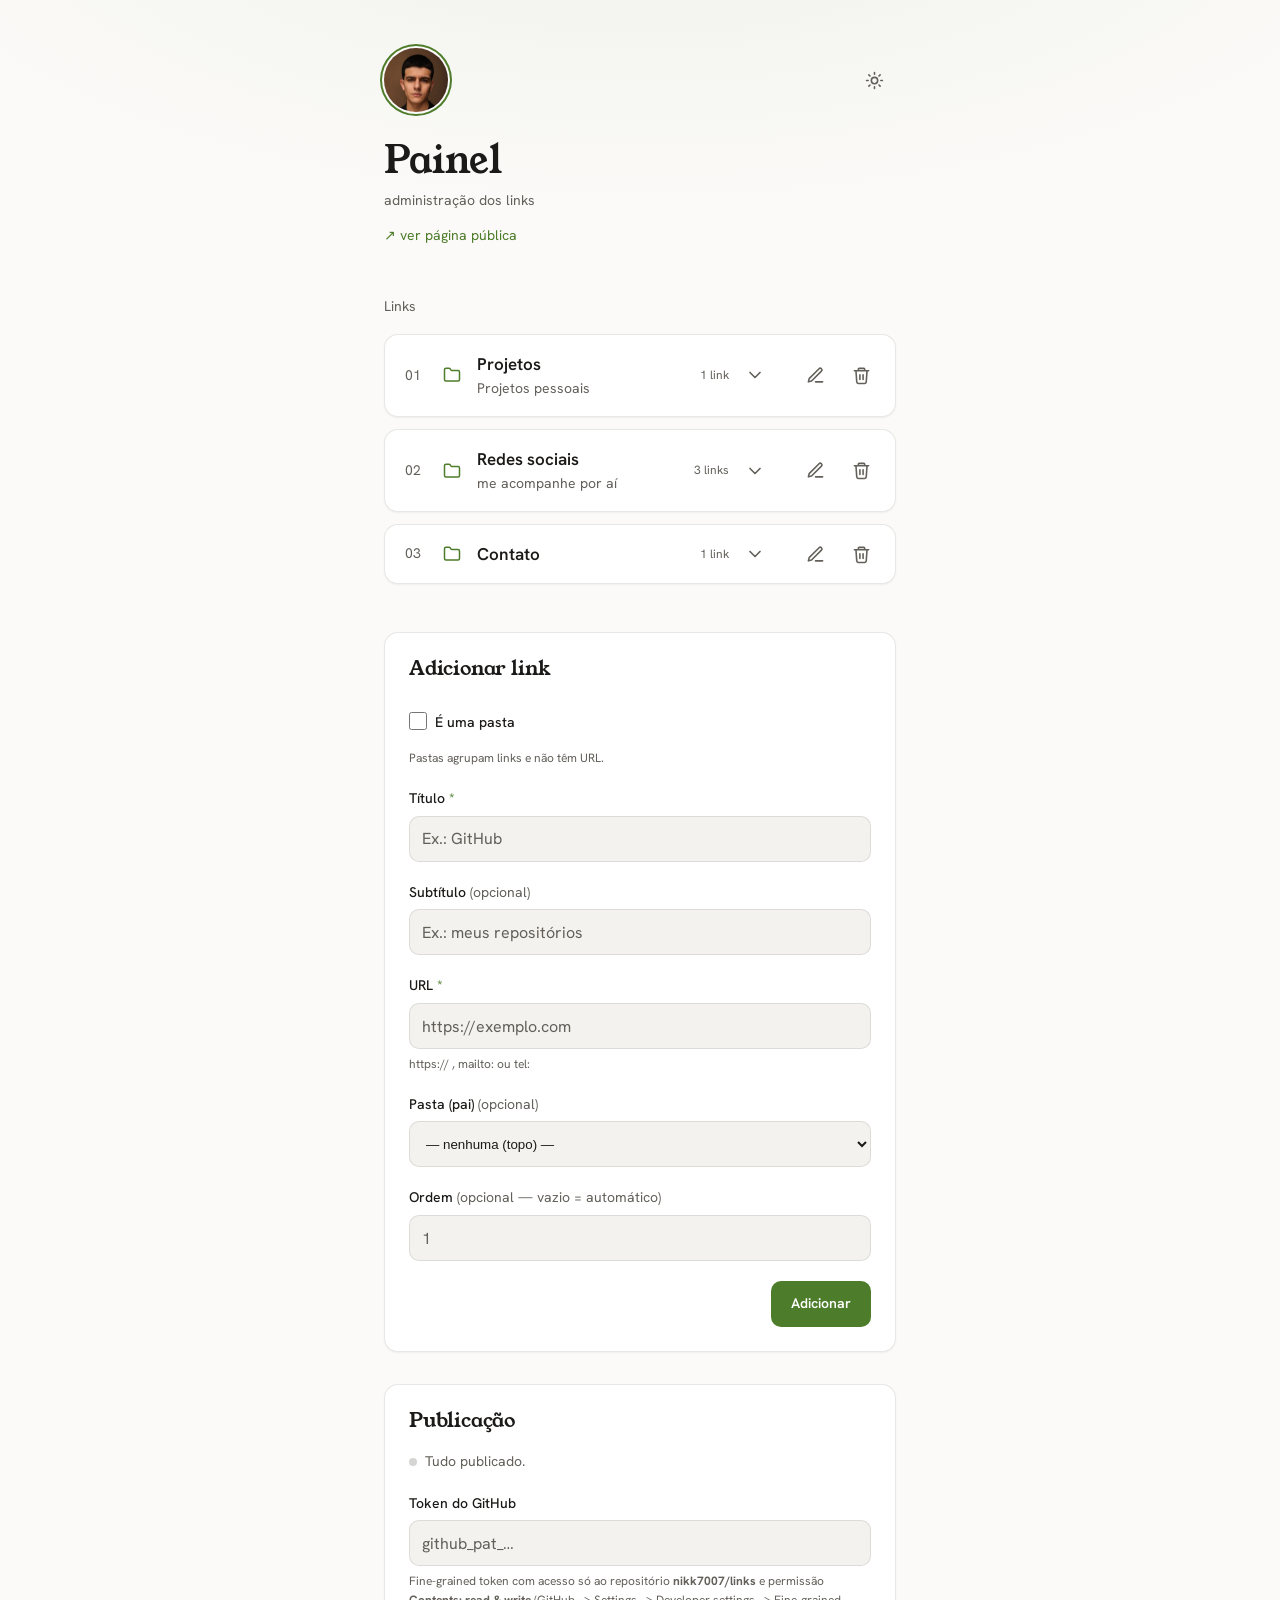
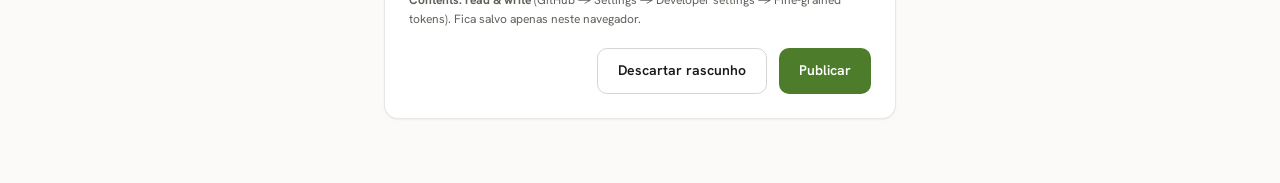
==== commit e8303b6b: "Publicação via GitHub API + compartilhar página + rascunho persistente - publish.js (só admin): Publ" ====
--- a/admin/index.html
+++ b/admin/index.html
@@ -113,6 +113,39 @@
         </div>
       </form>
     </section>
+
+    <!-- publicação: grava js/mock.js no repo via API do GitHub (token só do dono) -->
+    <section class="form-panel publish-panel" id="publish-panel" aria-labelledby="pub-title">
+      <h2 class="form-panel__title" id="pub-title">Publicação</h2>
+
+      <p class="pub-status" id="pub-status">
+        <span class="pub-dot" aria-hidden="true"></span>
+        <span id="pub-status-text">Tudo publicado.</span>
+      </p>
+
+      <div class="field" id="field-token">
+        <label for="f-token">Token do GitHub</label>
+        <input class="input" id="f-token" name="token" type="password" autocomplete="off"
+               placeholder="github_pat_…" aria-describedby="token-help" />
+        <span class="helper" id="token-help">
+          Fine-grained token com acesso só ao repositório <strong>nikk7007/links</strong> e
+          permissão <strong>Contents: read &amp; write</strong>
+          (GitHub → Settings → Developer settings → Fine-grained tokens).
+          Fica salvo apenas neste navegador.
+        </span>
+      </div>
+      <p class="helper pub-token-saved" id="token-saved" hidden>
+        Token salvo neste navegador.
+        <button class="text-link" id="token-change" type="button">Trocar token</button>
+      </p>
+
+      <span class="error" id="e-pub" role="alert" aria-live="polite"></span>
+
+      <div class="form-actions">
+        <button class="btn btn--ghost" id="discard-btn" type="button">Descartar rascunho</button>
+        <button class="btn btn--primary" id="publish-btn" type="button">Publicar</button>
+      </div>
+    </section>
   </main>
 
   <!-- modal QR -->
@@ -126,19 +159,21 @@
     <div class="qr-plate"><div id="qr-canvas"></div></div>
     <p class="qr-modal__url" id="qr-url"></p>
     <div class="qr-modal__actions">
-      <button class="btn btn--ghost" id="qr-close-2" type="button">Fechar</button>
+      <!-- fechar já tem 3 saídas (X, backdrop, Esc); o ghost vira "copiar" -->
+      <button class="btn btn--ghost" id="qr-copy" type="button">Copiar link</button>
       <button class="btn btn--primary" id="qr-download" type="button">Baixar PNG</button>
     </div>
   </dialog>
 
-  <!-- scripts: vendor -> mock -> store -> qr -> ui -> admin -> app
-       (admin.js registra os handlers do formulário ANTES do seed em app.js) -->
+  <!-- scripts: vendor -> mock -> store -> qr -> ui -> admin -> publish -> app
+       (admin.js e publish.js precisam vir ANTES do seed em app.js) -->
   <script src="../vendor/qr-code-styling.js"></script>
   <script src="../js/mock.js"></script>
   <script src="../js/store.js"></script>
   <script src="../js/qr.js"></script>
   <script src="../js/ui.js"></script>
   <script src="../js/admin.js"></script>
+  <script src="../js/publish.js"></script>
   <script src="../js/app.js"></script>
 </body>
 </html>
--- a/css/layout.css
+++ b/css/layout.css
@@ -44,6 +44,11 @@
   justify-content: space-between;
   width: 100%;
   margin-bottom: var(--sp-5);
+}
+.profile__top-actions {
+  display: flex;
+  align-items: center;
+  gap: var(--sp-1);
 }
 
 .avatar {
--- a/css/components.css
+++ b/css/components.css
@@ -524,6 +524,40 @@
 .btn--ghost:hover {
   background: var(--surface-2);
 }
+.btn--ghost.is-success {
+  border-color: var(--success);
+  color: var(--success);
+}
+
+/* ---------- painel de publicação (admin) ---------- */
+.publish-panel {
+  margin-top: var(--sp-8);
+}
+/* status: ponto + frase — quieto quando publicado, accent quando há pendência */
+.pub-status {
+  display: flex;
+  align-items: center;
+  gap: 8px;
+  margin-bottom: var(--sp-5);
+  font-size: var(--fs-sm);
+  color: var(--text-muted);
+}
+.pub-status .pub-dot {
+  width: 8px;
+  height: 8px;
+  border-radius: 50%;
+  background: var(--border-strong);
+  transition: background-color 200ms ease;
+}
+.pub-status.is-dirty {
+  color: var(--text);
+}
+.pub-status.is-dirty .pub-dot {
+  background: var(--accent);
+}
+.pub-token-saved {
+  margin-bottom: var(--sp-5);
+}
 
 /* ---------- modal QR ---------- */
 .qr-modal {
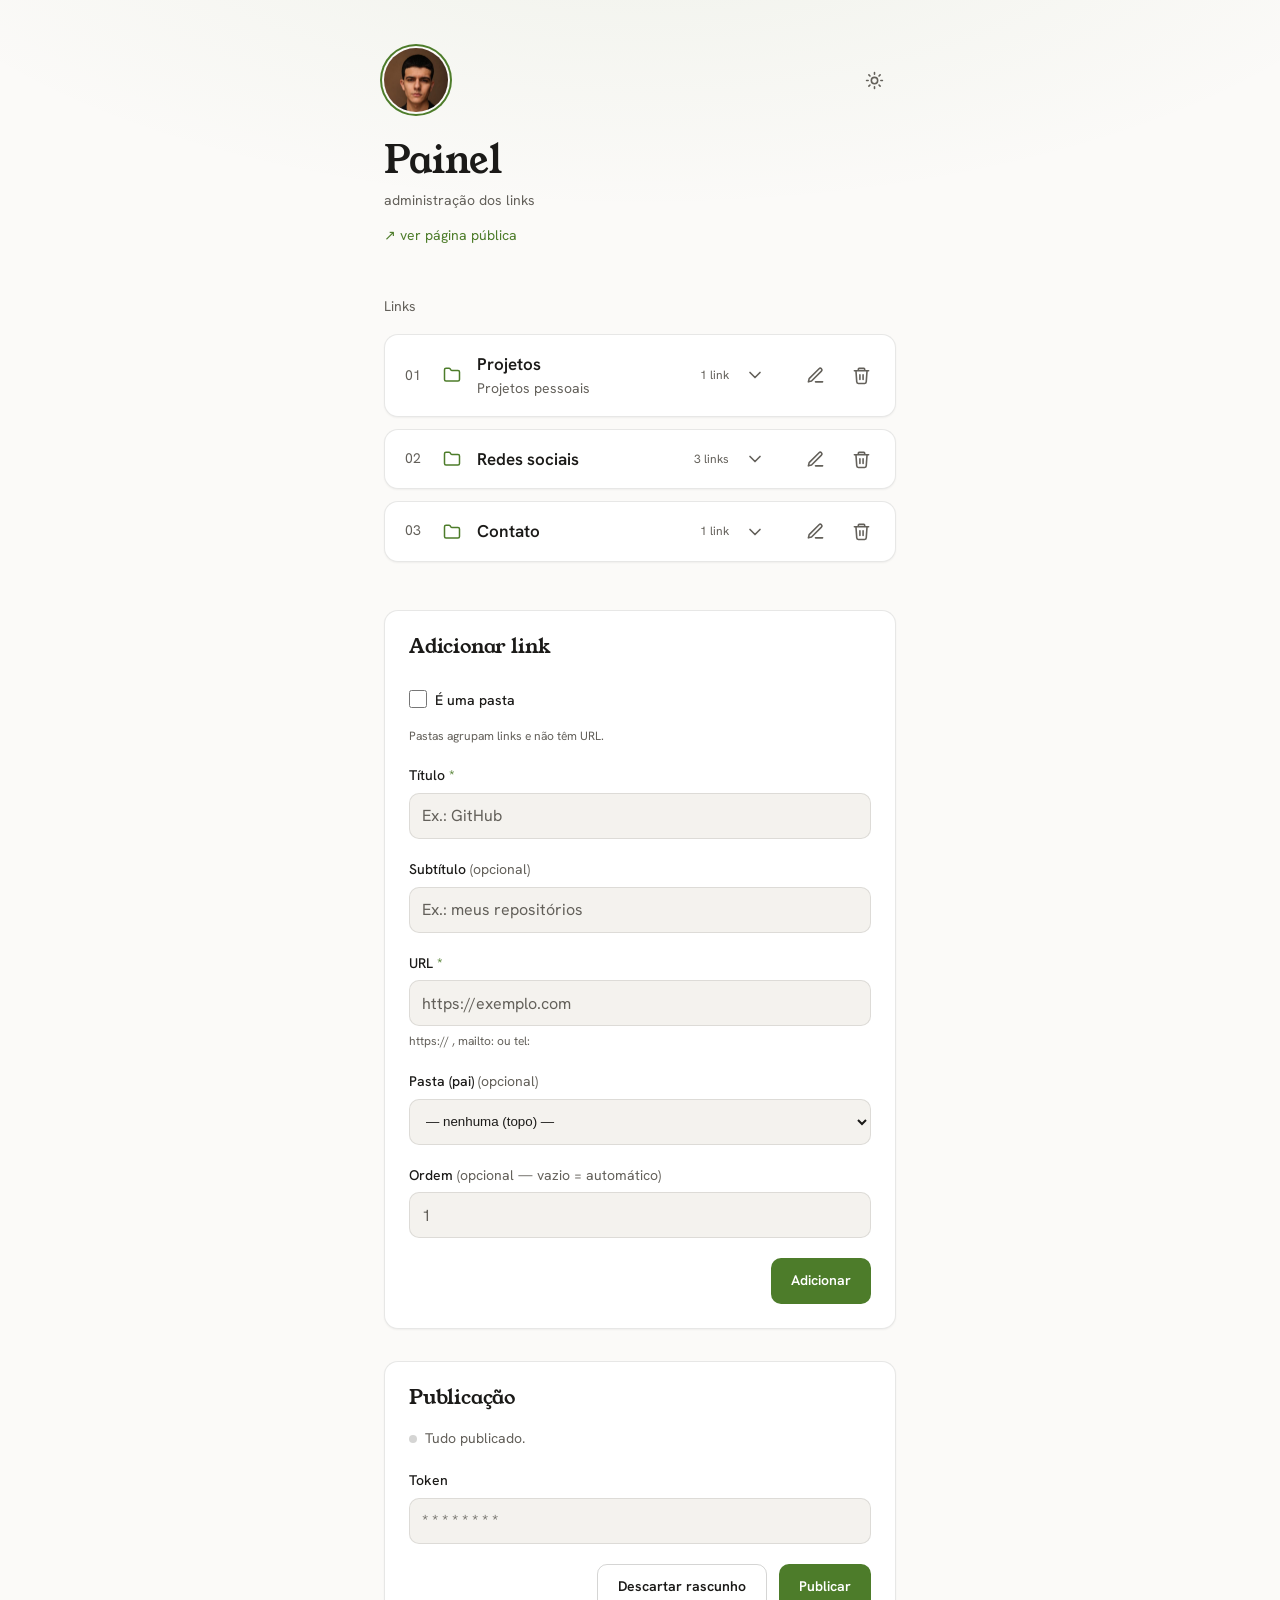
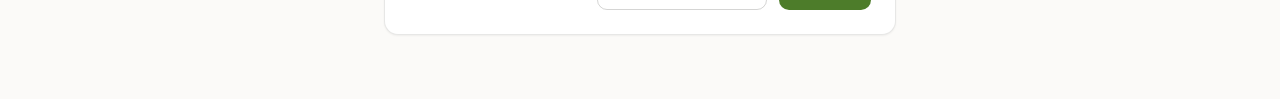
==== commit d43d30f3: "Admin: simplifica painel de publicação (label e placeholder do token) Co-Authored-By: Claude Sonnet " ====
--- a/admin/index.html
+++ b/admin/index.html
@@ -1,179 +1,316 @@
-<!DOCTYPE html>
+<!doctype html>
 <html lang="pt-BR">
-<head>
-  <meta charset="UTF-8" />
-  <meta name="viewport" content="width=device-width, initial-scale=1" />
-  <title>Admin — Meus links</title>
-  <meta name="robots" content="noindex" />
-  <meta name="color-scheme" content="dark light" />
-  <link rel="icon" type="image/svg+xml" href="../assets/favicon.svg" />
-
-  <!-- tema inicial: localStorage > preferência do sistema (evita flash) -->
-  <script>
-    (function () {
-      try {
-        var t = localStorage.getItem("theme");
-        if (!t) t = matchMedia("(prefers-color-scheme: dark)").matches ? "dark" : "light";
-        document.documentElement.setAttribute("data-theme", t);
-      } catch (e) {}
-    })();
-  </script>
-
-  <!-- fontes: Young Serif (serif display) + Hanken Grotesk (sans corpo) -->
-  <link rel="preconnect" href="https://fonts.googleapis.com" />
-  <link rel="preconnect" href="https://fonts.gstatic.com" crossorigin />
-  <link href="https://fonts.googleapis.com/css2?family=Young+Serif&family=Hanken+Grotesk:wght@400;500;600&display=swap" rel="stylesheet" />
-
-  <!-- estilos: tokens -> base -> layout -> components -->
-  <link rel="stylesheet" href="../css/tokens.css" />
-  <link rel="stylesheet" href="../css/base.css" />
-  <link rel="stylesheet" href="../css/layout.css" />
-  <link rel="stylesheet" href="../css/components.css" />
-</head>
-<body>
-  <div class="bg" aria-hidden="true"></div>
-
-  <a class="skip-link" href="#main">Pular para o conteúdo</a>
-
-  <main class="container" id="main">
-    <!-- perfil -->
-    <header class="profile">
-      <div class="profile__top">
-        <div class="avatar avatar--photo">
-          <img src="../assets/foto.jpg" alt="Foto de Nikolas Leme Santos" width="64" height="64" decoding="async" />
+  <head>
+    <meta charset="UTF-8" />
+    <meta name="viewport" content="width=device-width, initial-scale=1" />
+    <title>Admin — Meus links</title>
+    <meta name="robots" content="noindex" />
+    <meta name="color-scheme" content="dark light" />
+    <link rel="icon" type="image/svg+xml" href="../assets/favicon.svg" />
+
+    <!-- tema inicial: localStorage > preferência do sistema (evita flash) -->
+    <script>
+      (function () {
+        try {
+          var t = localStorage.getItem("theme");
+          if (!t)
+            t = matchMedia("(prefers-color-scheme: dark)").matches
+              ? "dark"
+              : "light";
+          document.documentElement.setAttribute("data-theme", t);
+        } catch (e) {}
+      })();
+    </script>
+
+    <!-- fontes: Young Serif (serif display) + Hanken Grotesk (sans corpo) -->
+    <link rel="preconnect" href="https://fonts.googleapis.com" />
+    <link rel="preconnect" href="https://fonts.gstatic.com" crossorigin />
+    <link
+      href="https://fonts.googleapis.com/css2?family=Young+Serif&family=Hanken+Grotesk:wght@400;500;600&display=swap"
+      rel="stylesheet"
+    />
+
+    <!-- estilos: tokens -> base -> layout -> components -->
+    <link rel="stylesheet" href="../css/tokens.css" />
+    <link rel="stylesheet" href="../css/base.css" />
+    <link rel="stylesheet" href="../css/layout.css" />
+    <link rel="stylesheet" href="../css/components.css" />
+  </head>
+  <body>
+    <div class="bg" aria-hidden="true"></div>
+
+    <a class="skip-link" href="#main">Pular para o conteúdo</a>
+
+    <main class="container" id="main">
+      <!-- perfil -->
+      <header class="profile">
+        <div class="profile__top">
+          <div class="avatar avatar--photo">
+            <img
+              src="../assets/foto.jpg"
+              alt="Foto de Nikolas Leme Santos"
+              width="64"
+              height="64"
+              decoding="async"
+            />
+          </div>
+          <button
+            class="icon-btn theme-toggle"
+            id="theme-toggle"
+            type="button"
+            aria-label="Alternar tema claro/escuro"
+          >
+            <svg
+              class="ic-sun"
+              xmlns="http://www.w3.org/2000/svg"
+              viewBox="0 0 24 24"
+              fill="none"
+              stroke="currentColor"
+              stroke-width="2"
+              stroke-linecap="round"
+              stroke-linejoin="round"
+            >
+              <circle cx="12" cy="12" r="4" />
+              <path
+                d="M12 2v2M12 20v2M4.9 4.9l1.4 1.4M17.7 17.7l1.4 1.4M2 12h2M20 12h2M4.9 19.1l1.4-1.4M17.7 6.3l1.4-1.4"
+              />
+            </svg>
+            <svg
+              class="ic-moon"
+              xmlns="http://www.w3.org/2000/svg"
+              viewBox="0 0 24 24"
+              fill="none"
+              stroke="currentColor"
+              stroke-width="2"
+              stroke-linecap="round"
+              stroke-linejoin="round"
+            >
+              <path d="M12 3a6 6 0 0 0 9 9 9 9 0 1 1-9-9Z" />
+            </svg>
+          </button>
         </div>
-        <button class="icon-btn theme-toggle" id="theme-toggle" type="button" aria-label="Alternar tema claro/escuro">
-          <svg class="ic-sun" xmlns="http://www.w3.org/2000/svg" viewBox="0 0 24 24" fill="none" stroke="currentColor" stroke-width="2" stroke-linecap="round" stroke-linejoin="round"><circle cx="12" cy="12" r="4"/><path d="M12 2v2M12 20v2M4.9 4.9l1.4 1.4M17.7 17.7l1.4 1.4M2 12h2M20 12h2M4.9 19.1l1.4-1.4M17.7 6.3l1.4-1.4"/></svg>
-          <svg class="ic-moon" xmlns="http://www.w3.org/2000/svg" viewBox="0 0 24 24" fill="none" stroke="currentColor" stroke-width="2" stroke-linecap="round" stroke-linejoin="round"><path d="M12 3a6 6 0 0 0 9 9 9 9 0 1 1-9-9Z"/></svg>
+
+        <h1 class="profile__name">Painel</h1>
+        <p class="profile__handle">administração dos links</p>
+        <p class="profile__bio">
+          <a class="text-link" href="../index.html">↗ ver página pública</a>
+        </p>
+      </header>
+
+      <!-- lista de links -->
+      <section aria-label="Meus links">
+        <p class="section-title">Links</p>
+        <ul class="cards" id="cards"></ul>
+        <p class="empty" id="empty" hidden>
+          Nenhum link ainda. Adicione o primeiro abaixo.
+        </p>
+      </section>
+
+      <!-- formulário adicionar / editar -->
+      <section class="form-panel" aria-labelledby="form-title">
+        <h2 class="form-panel__title" id="form-title">Adicionar link</h2>
+        <form id="card-form" novalidate>
+          <div class="field">
+            <label class="check">
+              <input type="checkbox" id="f-kind" name="kind" />
+              <span>É uma pasta</span>
+            </label>
+            <span class="helper">Pastas agrupam links e não têm URL.</span>
+          </div>
+
+          <div class="field">
+            <label for="f-title"
+              >Título <span class="req" aria-hidden="true">*</span></label
+            >
+            <input
+              class="input"
+              id="f-title"
+              name="title"
+              type="text"
+              autocomplete="off"
+              required
+              aria-describedby="e-title"
+              placeholder="Ex.: GitHub"
+            />
+            <span
+              class="error"
+              id="e-title"
+              role="alert"
+              aria-live="polite"
+            ></span>
+          </div>
+
+          <div class="field">
+            <label for="f-subtitle"
+              >Subtítulo <span class="opt">(opcional)</span></label
+            >
+            <input
+              class="input"
+              id="f-subtitle"
+              name="subtitle"
+              type="text"
+              autocomplete="off"
+              placeholder="Ex.: meus repositórios"
+            />
+          </div>
+
+          <div class="field" id="field-url">
+            <label for="f-url"
+              >URL <span class="req" aria-hidden="true">*</span></label
+            >
+            <input
+              class="input"
+              id="f-url"
+              name="url"
+              type="url"
+              inputmode="url"
+              autocomplete="off"
+              required
+              aria-describedby="e-url url-help"
+              placeholder="https://exemplo.com"
+            />
+            <span class="helper" id="url-help">https:// , mailto: ou tel:</span>
+            <span
+              class="error"
+              id="e-url"
+              role="alert"
+              aria-live="polite"
+            ></span>
+          </div>
+
+          <div class="field" id="field-parent">
+            <label for="f-parent"
+              >Pasta (pai) <span class="opt">(opcional)</span></label
+            >
+            <select class="input" id="f-parent" name="parent">
+              <option value="">— nenhuma (topo) —</option>
+            </select>
+          </div>
+
+          <div class="field">
+            <label for="f-order"
+              >Ordem
+              <span class="opt">(opcional — vazio = automático)</span></label
+            >
+            <input
+              class="input"
+              id="f-order"
+              name="order"
+              type="number"
+              inputmode="numeric"
+              min="1"
+              step="1"
+              aria-describedby="e-order"
+              placeholder="1"
+            />
+            <span
+              class="error"
+              id="e-order"
+              role="alert"
+              aria-live="polite"
+            ></span>
+          </div>
+
+          <div class="form-actions">
+            <button class="btn btn--ghost" id="cancel-btn" type="button" hidden>
+              Cancelar
+            </button>
+            <button class="btn btn--primary" id="submit-btn" type="submit">
+              Adicionar
+            </button>
+          </div>
+        </form>
+      </section>
+
+      <!-- publicação: grava js/mock.js no repo via API do GitHub (token só do dono) -->
+      <section
+        class="form-panel publish-panel"
+        id="publish-panel"
+        aria-labelledby="pub-title"
+      >
+        <h2 class="form-panel__title" id="pub-title">Publicação</h2>
+
+        <p class="pub-status" id="pub-status">
+          <span class="pub-dot" aria-hidden="true"></span>
+          <span id="pub-status-text">Tudo publicado.</span>
+        </p>
+
+        <div class="field" id="field-token">
+          <label for="f-token">Token</label>
+          <input
+            class="input"
+            id="f-token"
+            name="token"
+            type="password"
+            autocomplete="off"
+            placeholder="* * * * * * * *"
+          />
+        </div>
+        <p class="helper pub-token-saved" id="token-saved" hidden>
+          Token salvo.
+          <button class="text-link" id="token-change" type="button">
+            Trocar
+          </button>
+        </p>
+
+        <span class="error" id="e-pub" role="alert" aria-live="polite"></span>
+
+        <div class="form-actions">
+          <button class="btn btn--ghost" id="discard-btn" type="button">
+            Descartar rascunho
+          </button>
+          <button class="btn btn--primary" id="publish-btn" type="button">
+            Publicar
+          </button>
+        </div>
+      </section>
+    </main>
+
+    <!-- modal QR -->
+    <dialog class="qr-modal" id="qr-modal" aria-labelledby="qr-title">
+      <div class="qr-modal__head">
+        <h2 class="qr-modal__title" id="qr-title">QR code</h2>
+        <button
+          class="icon-btn"
+          id="qr-close"
+          type="button"
+          aria-label="Fechar"
+        >
+          <svg
+            xmlns="http://www.w3.org/2000/svg"
+            viewBox="0 0 24 24"
+            fill="none"
+            stroke="currentColor"
+            stroke-width="2"
+            stroke-linecap="round"
+            stroke-linejoin="round"
+          >
+            <path d="M18 6 6 18M6 6l12 12" />
+          </svg>
         </button>
       </div>
-
-      <h1 class="profile__name">Painel</h1>
-      <p class="profile__handle">administração dos links</p>
-      <p class="profile__bio"><a class="text-link" href="../index.html">↗ ver página pública</a></p>
-    </header>
-
-    <!-- lista de links -->
-    <section aria-label="Meus links">
-      <p class="section-title">Links</p>
-      <ul class="cards" id="cards"></ul>
-      <p class="empty" id="empty" hidden>Nenhum link ainda. Adicione o primeiro abaixo.</p>
-    </section>
-
-    <!-- formulário adicionar / editar -->
-    <section class="form-panel" aria-labelledby="form-title">
-      <h2 class="form-panel__title" id="form-title">Adicionar link</h2>
-      <form id="card-form" novalidate>
-        <div class="field">
-          <label class="check">
-            <input type="checkbox" id="f-kind" name="kind" />
-            <span>É uma pasta</span>
-          </label>
-          <span class="helper">Pastas agrupam links e não têm URL.</span>
-        </div>
-
-        <div class="field">
-          <label for="f-title">Título <span class="req" aria-hidden="true">*</span></label>
-          <input class="input" id="f-title" name="title" type="text" autocomplete="off"
-                 required aria-describedby="e-title" placeholder="Ex.: GitHub" />
-          <span class="error" id="e-title" role="alert" aria-live="polite"></span>
-        </div>
-
-        <div class="field">
-          <label for="f-subtitle">Subtítulo <span class="opt">(opcional)</span></label>
-          <input class="input" id="f-subtitle" name="subtitle" type="text" autocomplete="off"
-                 placeholder="Ex.: meus repositórios" />
-        </div>
-
-        <div class="field" id="field-url">
-          <label for="f-url">URL <span class="req" aria-hidden="true">*</span></label>
-          <input class="input" id="f-url" name="url" type="url" inputmode="url" autocomplete="off"
-                 required aria-describedby="e-url url-help" placeholder="https://exemplo.com" />
-          <span class="helper" id="url-help">https:// , mailto: ou tel:</span>
-          <span class="error" id="e-url" role="alert" aria-live="polite"></span>
-        </div>
-
-        <div class="field" id="field-parent">
-          <label for="f-parent">Pasta (pai) <span class="opt">(opcional)</span></label>
-          <select class="input" id="f-parent" name="parent">
-            <option value="">— nenhuma (topo) —</option>
-          </select>
-        </div>
-
-        <div class="field">
-          <label for="f-order">Ordem <span class="opt">(opcional — vazio = automático)</span></label>
-          <input class="input" id="f-order" name="order" type="number" inputmode="numeric"
-                 min="1" step="1" aria-describedby="e-order" placeholder="1" />
-          <span class="error" id="e-order" role="alert" aria-live="polite"></span>
-        </div>
-
-        <div class="form-actions">
-          <button class="btn btn--ghost" id="cancel-btn" type="button" hidden>Cancelar</button>
-          <button class="btn btn--primary" id="submit-btn" type="submit">Adicionar</button>
-        </div>
-      </form>
-    </section>
-
-    <!-- publicação: grava js/mock.js no repo via API do GitHub (token só do dono) -->
-    <section class="form-panel publish-panel" id="publish-panel" aria-labelledby="pub-title">
-      <h2 class="form-panel__title" id="pub-title">Publicação</h2>
-
-      <p class="pub-status" id="pub-status">
-        <span class="pub-dot" aria-hidden="true"></span>
-        <span id="pub-status-text">Tudo publicado.</span>
-      </p>
-
-      <div class="field" id="field-token">
-        <label for="f-token">Token do GitHub</label>
-        <input class="input" id="f-token" name="token" type="password" autocomplete="off"
-               placeholder="github_pat_…" aria-describedby="token-help" />
-        <span class="helper" id="token-help">
-          Fine-grained token com acesso só ao repositório <strong>nikk7007/links</strong> e
-          permissão <strong>Contents: read &amp; write</strong>
-          (GitHub → Settings → Developer settings → Fine-grained tokens).
-          Fica salvo apenas neste navegador.
-        </span>
+      <div class="qr-plate"><div id="qr-canvas"></div></div>
+      <p class="qr-modal__url" id="qr-url"></p>
+      <div class="qr-modal__actions">
+        <!-- fechar já tem 3 saídas (X, backdrop, Esc); o ghost vira "copiar" -->
+        <button class="btn btn--ghost" id="qr-copy" type="button">
+          Copiar link
+        </button>
+        <button class="btn btn--primary" id="qr-download" type="button">
+          Baixar PNG
+        </button>
       </div>
-      <p class="helper pub-token-saved" id="token-saved" hidden>
-        Token salvo neste navegador.
-        <button class="text-link" id="token-change" type="button">Trocar token</button>
-      </p>
-
-      <span class="error" id="e-pub" role="alert" aria-live="polite"></span>
-
-      <div class="form-actions">
-        <button class="btn btn--ghost" id="discard-btn" type="button">Descartar rascunho</button>
-        <button class="btn btn--primary" id="publish-btn" type="button">Publicar</button>
-      </div>
-    </section>
-  </main>
-
-  <!-- modal QR -->
-  <dialog class="qr-modal" id="qr-modal" aria-labelledby="qr-title">
-    <div class="qr-modal__head">
-      <h2 class="qr-modal__title" id="qr-title">QR code</h2>
-      <button class="icon-btn" id="qr-close" type="button" aria-label="Fechar">
-        <svg xmlns="http://www.w3.org/2000/svg" viewBox="0 0 24 24" fill="none" stroke="currentColor" stroke-width="2" stroke-linecap="round" stroke-linejoin="round"><path d="M18 6 6 18M6 6l12 12"/></svg>
-      </button>
-    </div>
-    <div class="qr-plate"><div id="qr-canvas"></div></div>
-    <p class="qr-modal__url" id="qr-url"></p>
-    <div class="qr-modal__actions">
-      <!-- fechar já tem 3 saídas (X, backdrop, Esc); o ghost vira "copiar" -->
-      <button class="btn btn--ghost" id="qr-copy" type="button">Copiar link</button>
-      <button class="btn btn--primary" id="qr-download" type="button">Baixar PNG</button>
-    </div>
-  </dialog>
-
-  <!-- scripts: vendor -> mock -> store -> qr -> ui -> admin -> publish -> app
+    </dialog>
+
+    <!-- scripts: vendor -> mock -> store -> qr -> ui -> admin -> publish -> app
        (admin.js e publish.js precisam vir ANTES do seed em app.js) -->
-  <script src="../vendor/qr-code-styling.js"></script>
-  <script src="../js/mock.js"></script>
-  <script src="../js/store.js"></script>
-  <script src="../js/qr.js"></script>
-  <script src="../js/ui.js"></script>
-  <script src="../js/admin.js"></script>
-  <script src="../js/publish.js"></script>
-  <script src="../js/app.js"></script>
-</body>
+    <script src="../vendor/qr-code-styling.js"></script>
+    <script src="../js/mock.js"></script>
+    <script src="../js/store.js"></script>
+    <script src="../js/qr.js"></script>
+    <script src="../js/ui.js"></script>
+    <script src="../js/admin.js"></script>
+    <script src="../js/publish.js"></script>
+    <script src="../js/app.js"></script>
+  </body>
 </html>
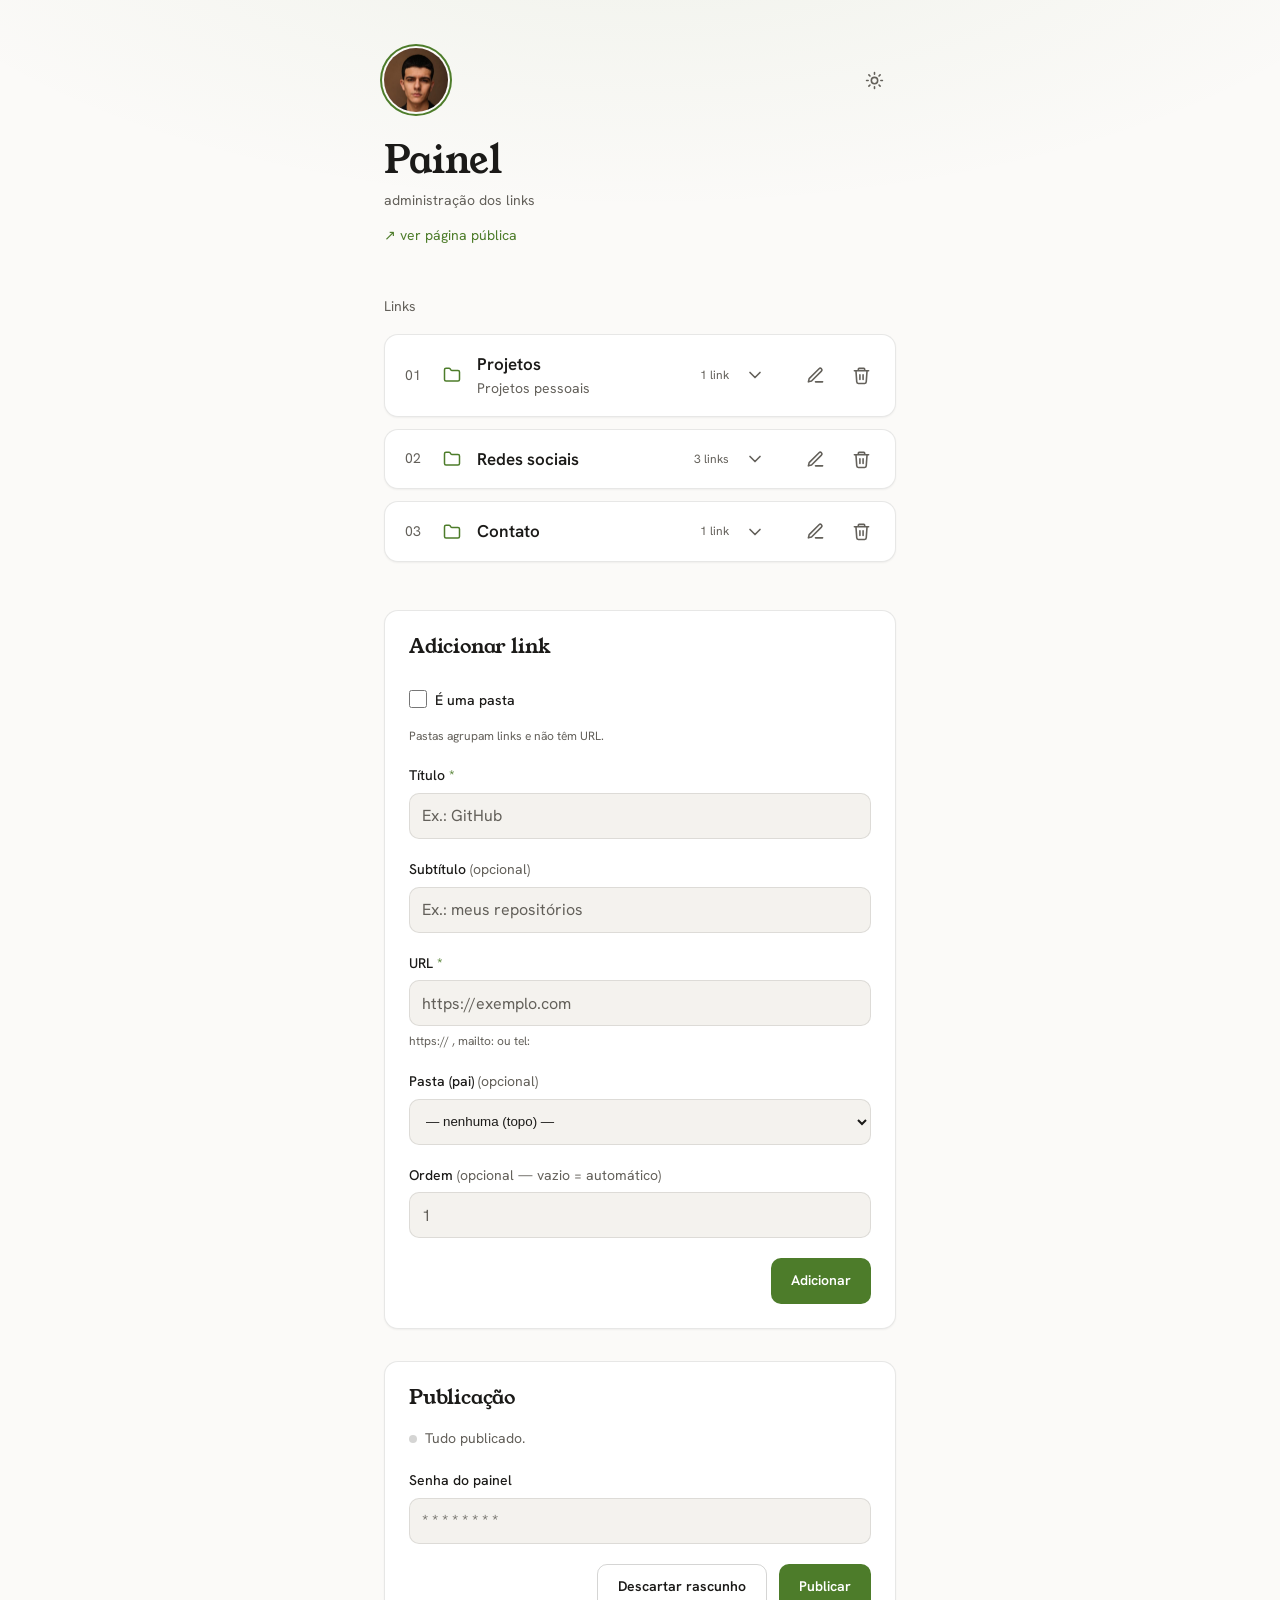
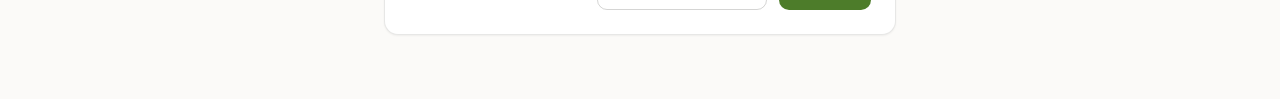
==== commit 68f8c460: "Usando mysql e api em php" ====
--- a/admin/index.html
+++ b/admin/index.html
@@ -222,7 +222,7 @@
         </form>
       </section>
 
-      <!-- publicação: grava js/mock.js no repo via API do GitHub (token só do dono) -->
+      <!-- publicação: grava os links no MySQL via api/links.php (sessão por senha) -->
       <section
         class="form-panel publish-panel"
         id="publish-panel"
@@ -235,21 +235,21 @@
           <span id="pub-status-text">Tudo publicado.</span>
         </p>
 
-        <div class="field" id="field-token">
-          <label for="f-token">Token</label>
+        <div class="field" id="field-pass">
+          <label for="f-pass">Senha do painel</label>
           <input
             class="input"
-            id="f-token"
-            name="token"
+            id="f-pass"
+            name="password"
             type="password"
-            autocomplete="off"
+            autocomplete="current-password"
             placeholder="* * * * * * * *"
           />
         </div>
-        <p class="helper pub-token-saved" id="token-saved" hidden>
-          Token salvo.
-          <button class="text-link" id="token-change" type="button">
-            Trocar
+        <p class="helper pub-token-saved" id="sess-active" hidden>
+          Sessão ativa.
+          <button class="text-link" id="logout-btn" type="button">
+            Sair
           </button>
         </p>
 
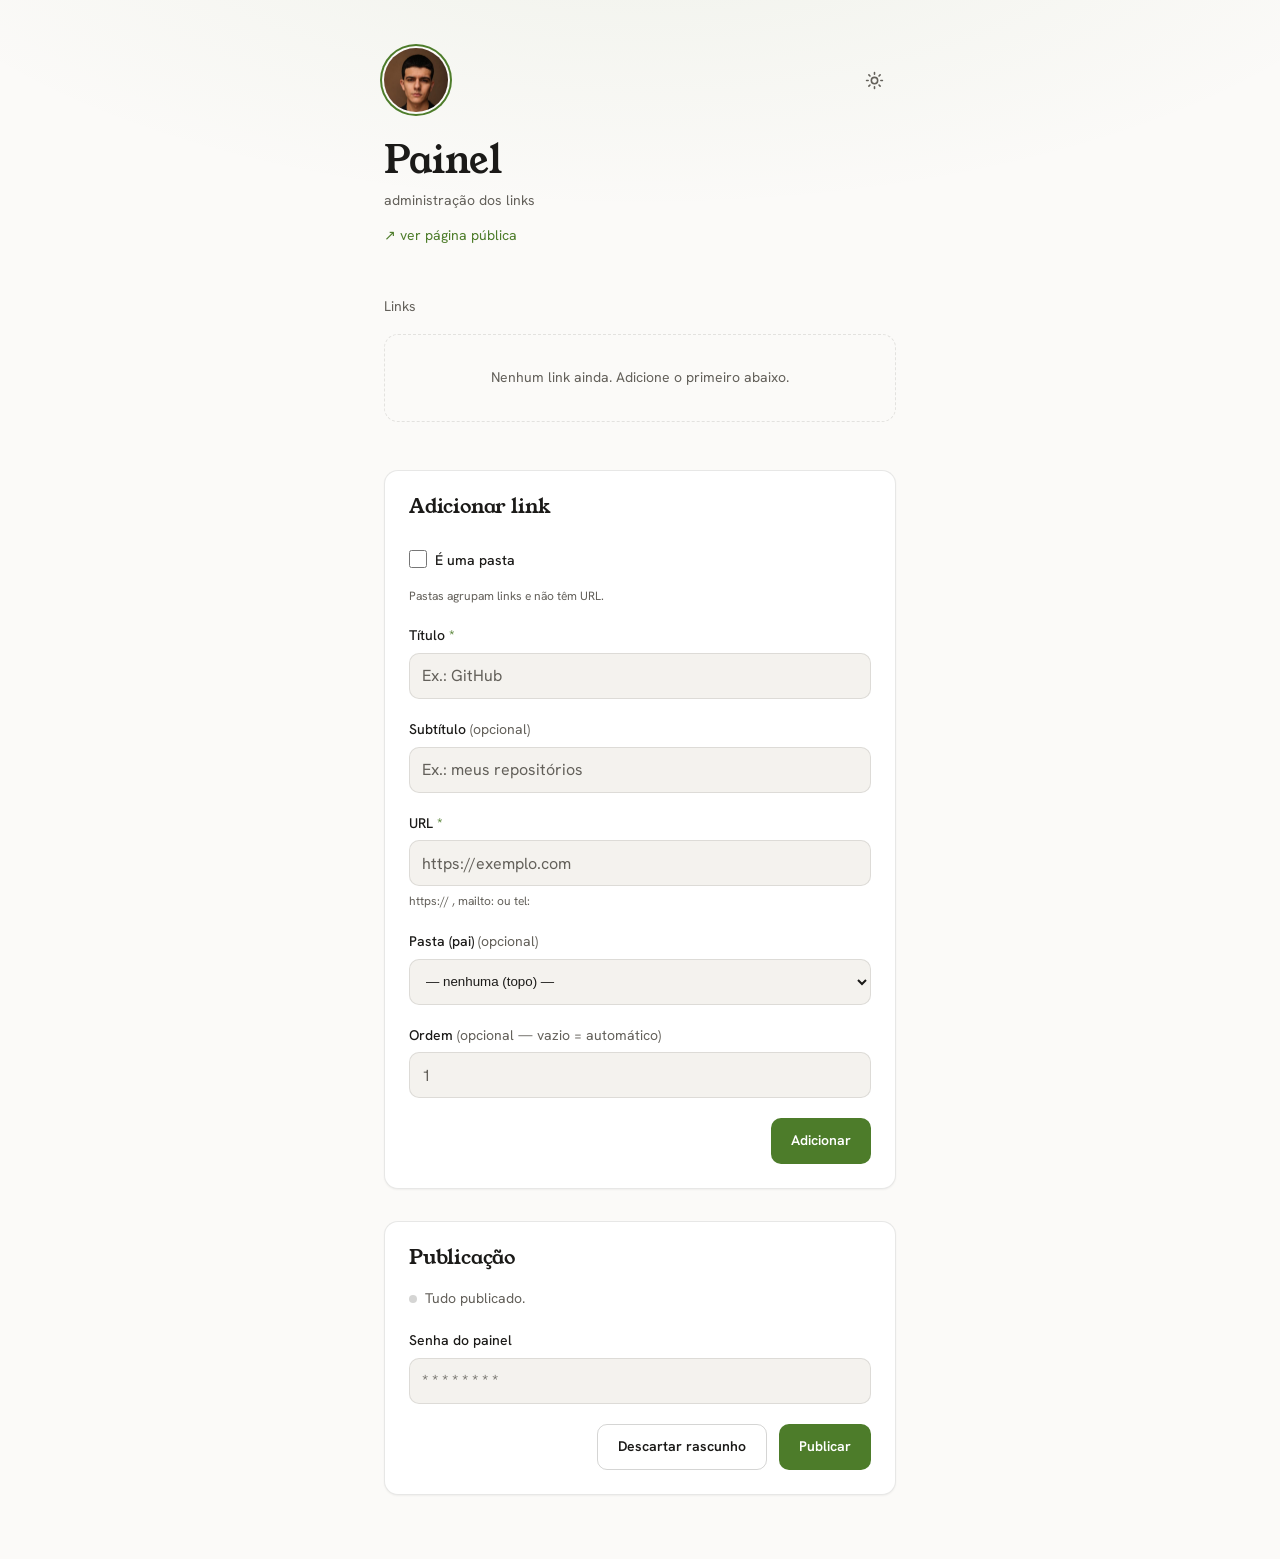
==== commit dbdd5028: "Migração: remove mock e converte IDs do MySQL para número - Remove js/mock.js e o fallback offline (" ====
--- a/admin/index.html
+++ b/admin/index.html
@@ -302,10 +302,9 @@
       </div>
     </dialog>
 
-    <!-- scripts: vendor -> mock -> store -> qr -> ui -> admin -> publish -> app
+    <!-- scripts: vendor -> store -> qr -> ui -> admin -> publish -> app
        (admin.js e publish.js precisam vir ANTES do seed em app.js) -->
     <script src="../vendor/qr-code-styling.js"></script>
-    <script src="../js/mock.js"></script>
     <script src="../js/store.js"></script>
     <script src="../js/qr.js"></script>
     <script src="../js/ui.js"></script>
